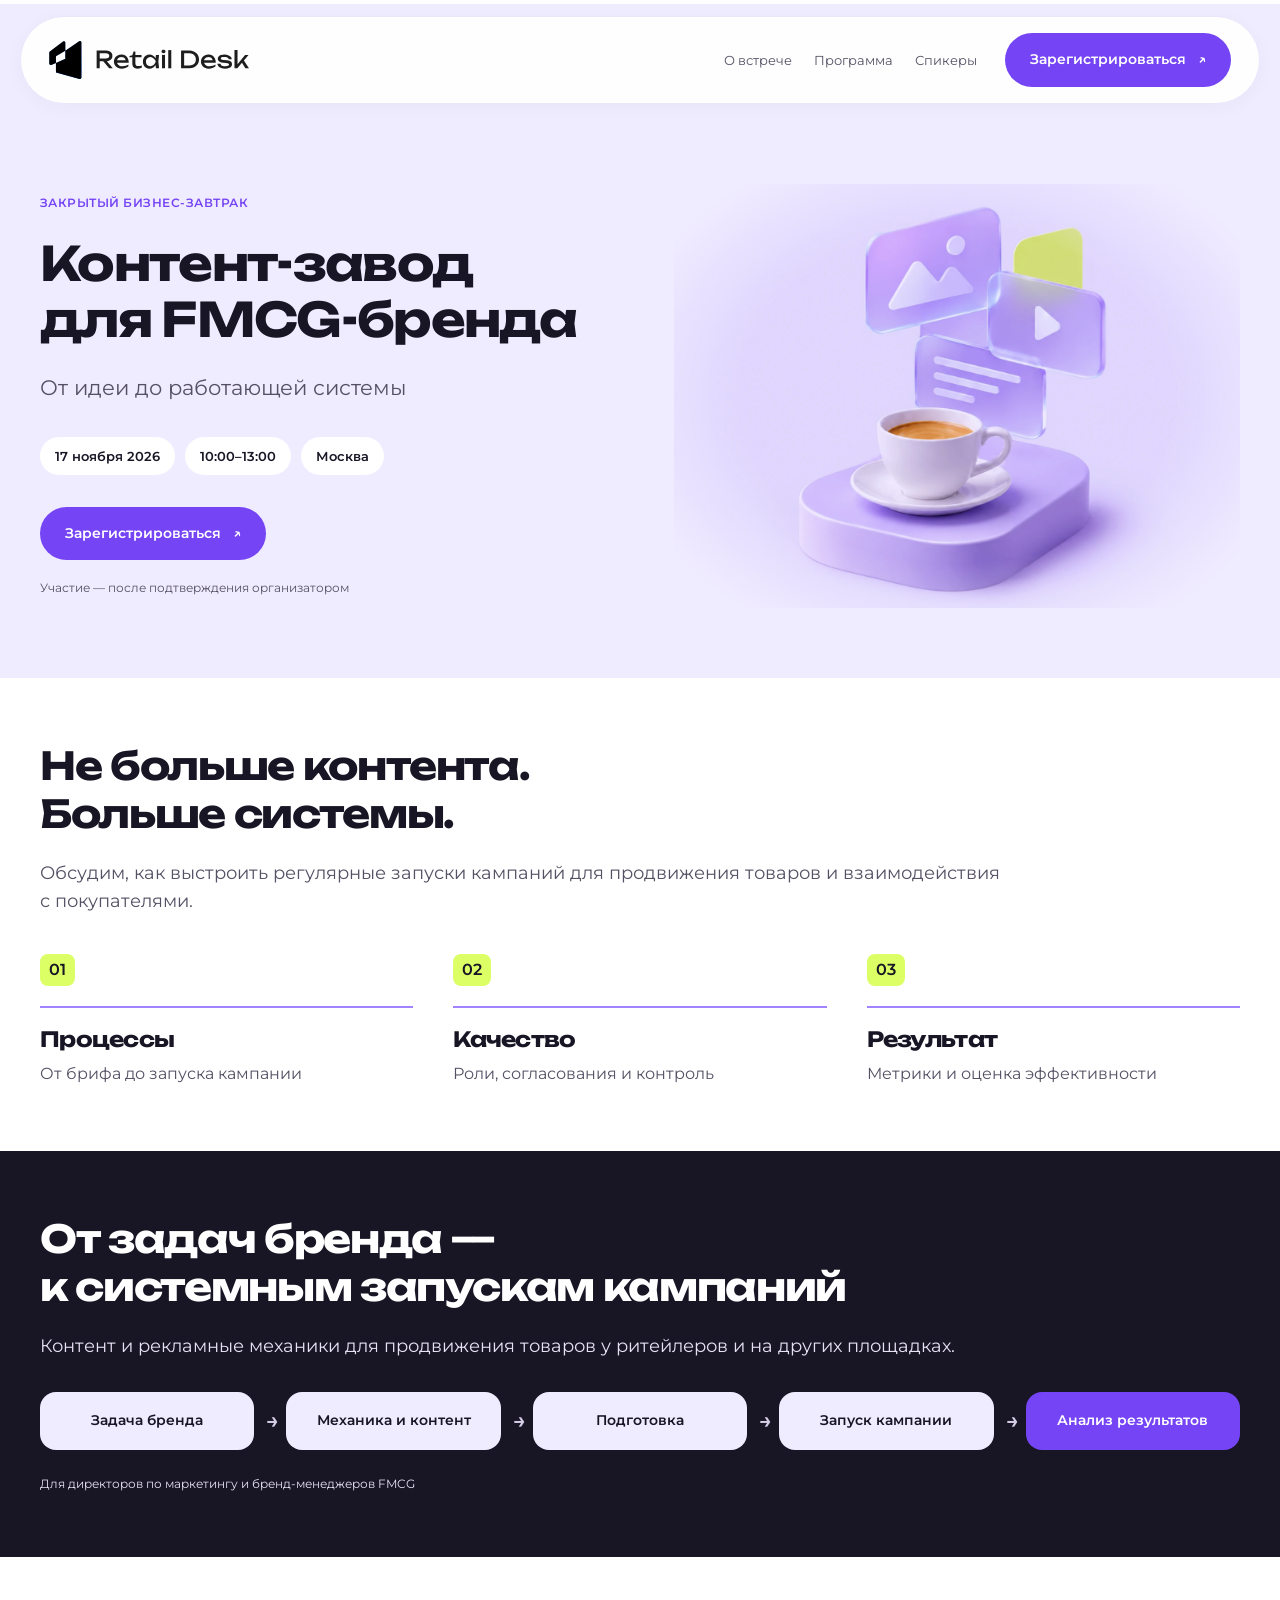
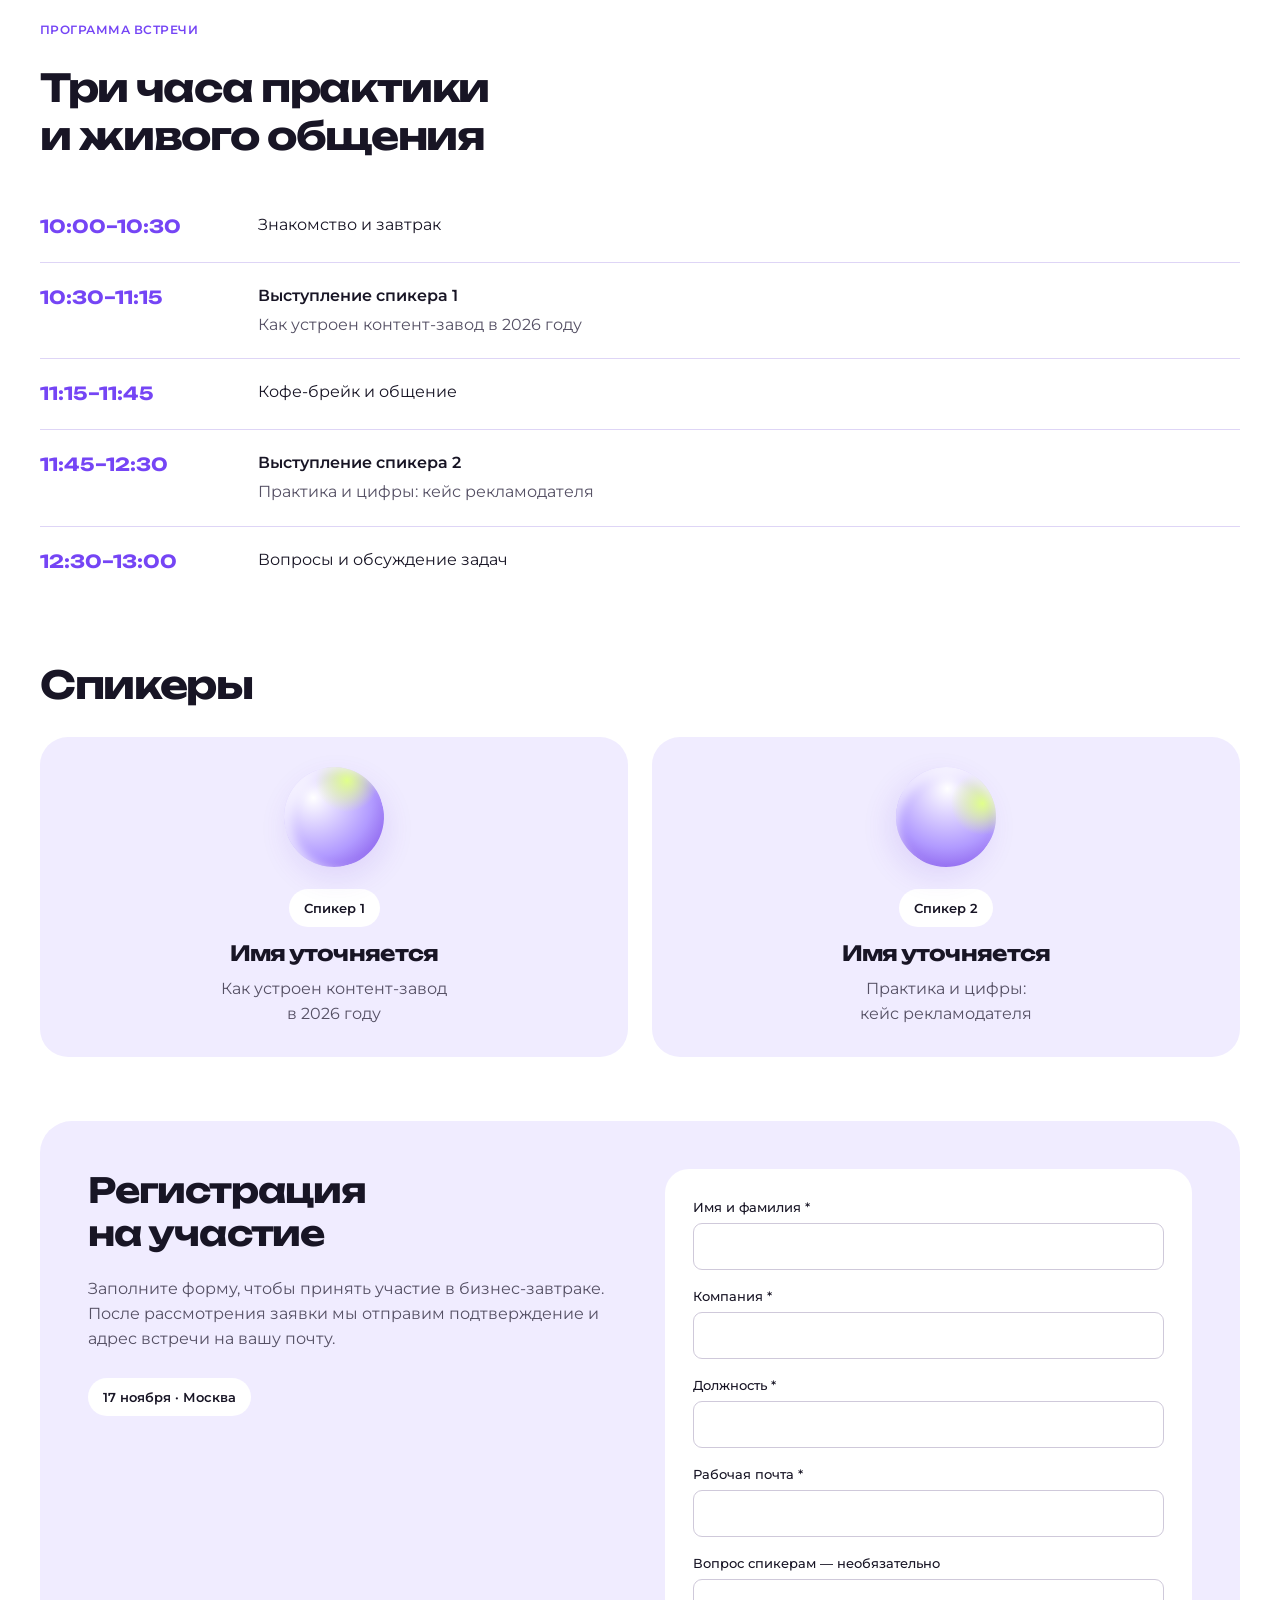
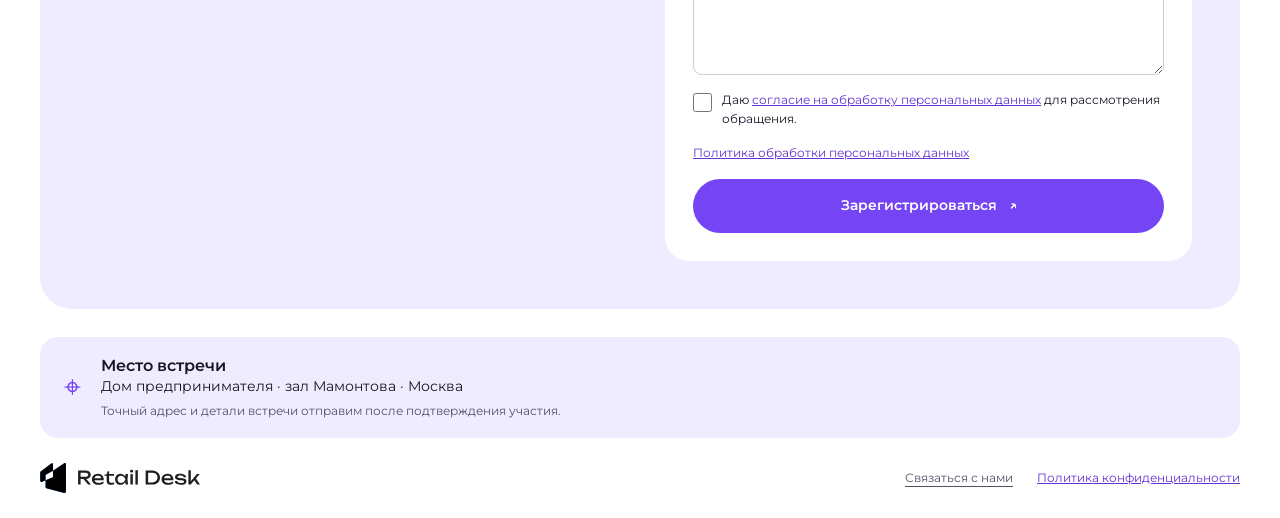
==== business-breakfast/index.html @ 6f1f63f7 "Publish Retail Desk business breakfast landing page in separate section" ====
<!doctype html><html lang="ru"><head><meta charset="utf-8"><meta name="viewport" content="width=device-width,initial-scale=1"><meta name="robots" content="noindex,nofollow"><title>Бизнес-завтрак 17 ноября — Retail Desk</title><meta name="description" content="Контент-завод для FMCG-бренда: бизнес-завтрак Retail Desk 17 ноября 2026, Москва."><link rel="icon" href="favicon.svg"><link rel="stylesheet" href="assets/fonts.css"><link rel="stylesheet" href="styles.css"><script src="site-config.js" defer></script><script src="lead-client.js" defer></script><script src="legal.js" defer></script><script src="form-payload.js" defer></script><script src="app.js" defer></script></head><body>
<a class="skip" href="#main">К содержанию</a>
<header><a href="#home" aria-label="Retail Desk — начало страницы"><img class="logo" src="assets/logo.svg" alt="Retail Desk" width="200" height="44"></a><nav aria-label="Основная навигация"><a href="#about">О встрече</a><a href="#programme">Программа</a><a href="#speakers">Спикеры</a></nav><a class="button" href="#registration">Зарегистрироваться <span aria-hidden="true">↗</span></a></header>
<main id="main"><section class="hero" id="home"><div class="wrap hero-grid"><div><p class="eyebrow">Закрытый бизнес-завтрак</p><h1>Контент-завод<br>для FMCG-бренда</h1><p class="lead">От идеи до работающей системы</p><ul class="chips"><li>17 ноября 2026</li><li>10:00–13:00</li><li>Москва</li></ul><a class="button" href="#registration">Зарегистрироваться <span aria-hidden="true">↗</span></a><p class="small">Участие — после подтверждения организатором</p></div><img class="hero-art" src="assets/hero.webp" alt="" width="1200" height="900" fetchpriority="high"></div></section>
<section class="wrap" id="about"><h2>Не больше контента.<br>Больше системы.</h2><p class="intro">Обсудим, как выстроить регулярные запуски кампаний для продвижения товаров и взаимодействия с покупателями.</p><div class="benefits"><article><span class="number">01</span><h3>Процессы</h3><p>От брифа до запуска кампании</p></article><article><span class="number">02</span><h3>Качество</h3><p>Роли, согласования и контроль</p></article><article><span class="number">03</span><h3>Результат</h3><p>Метрики и оценка эффективности</p></article></div></section>
<section class="dark"><div class="wrap"><h2>От задач бренда —<br>к системным запускам кампаний</h2><p class="intro">Контент и рекламные механики для продвижения товаров у ритейлеров и на других площадках.</p><ol class="flow"><li>Задача бренда</li><li>Механика и контент</li><li>Подготовка</li><li>Запуск кампании</li><li>Анализ результатов</li></ol><p class="small">Для директоров по маркетингу и бренд-менеджеров FMCG</p></div></section>
<section class="wrap" id="programme"><p class="eyebrow">Программа встречи</p><h2>Три часа практики<br>и живого общения</h2><ol class="schedule"><li><time>10:00–10:30</time><div>Знакомство и завтрак</div></li><li><time>10:30–11:15</time><div><strong>Выступление спикера 1</strong><p>Как устроен контент-завод в 2026 году</p></div></li><li><time>11:15–11:45</time><div>Кофе-брейк и общение</div></li><li><time>11:45–12:30</time><div><strong>Выступление спикера 2</strong><p>Практика и цифры: кейс рекламодателя</p></div></li><li><time>12:30–13:00</time><div>Вопросы и обсуждение задач</div></li></ol></section>
<section class="wrap speakers" id="speakers"><h2>Спикеры</h2><div class="speaker-grid"><article><div class="orb" aria-hidden="true"></div><span class="badge">Спикер 1</span><h3>Имя уточняется</h3><p>Как устроен контент-завод<br>в 2026 году</p></article><article><div class="orb second" aria-hidden="true"></div><span class="badge">Спикер 2</span><h3>Имя уточняется</h3><p>Практика и цифры:<br>кейс рекламодателя</p></article></div></section>
<section class="wrap" id="registration"><div class="registration"><div><h2>Регистрация<br>на участие</h2><p class="intro">Заполните форму, чтобы принять участие в бизнес-завтраке. После рассмотрения заявки мы отправим подтверждение и адрес встречи на вашу почту.</p><p class="badge">17 ноября · Москва</p></div><form id="registration-form"><label>Имя и фамилия <span aria-hidden="true">*</span><input name="name" autocomplete="name" maxlength="100" required></label><label>Компания <span aria-hidden="true">*</span><input name="company" autocomplete="organization" maxlength="200" required></label><label>Должность <span aria-hidden="true">*</span><input name="position" autocomplete="organization-title" maxlength="200" required></label><label>Рабочая почта <span aria-hidden="true">*</span><input name="email" type="email" autocomplete="email" maxlength="254" required></label><label>Вопрос спикерам — необязательно<textarea name="message" maxlength="2000" rows="3"></textarea></label><div class="trap" aria-hidden="true"><label>Сайт компании<input name="website" tabindex="-1" autocomplete="off"></label></div><label class="consent"><input type="checkbox" name="consent" required><span>Даю <button type="button" class="text-link" data-document="consent">согласие на обработку персональных данных</button> для рассмотрения обращения.</span></label><button type="button" class="text-link" data-document="policy">Политика обработки персональных данных</button><button class="button" type="submit">Зарегистрироваться <span aria-hidden="true">↗</span></button><p id="form-status" role="status" aria-live="polite"></p></form></div></section>
<aside class="wrap venue" aria-label="Место встречи"><span class="pin" aria-hidden="true">⌖</span><div><h3>Место встречи</h3><p>Дом предпринимателя · зал Мамонтова · Москва</p><p class="small">Точный адрес и детали встречи отправим после подтверждения участия.</p></div></aside></main>
<footer class="wrap"><img class="logo" src="assets/logo.svg" alt="Retail Desk" width="170" height="38"><a href="mailto:a.ivanov@retaildesk.tech">Связаться с нами</a><button class="text-link" data-document="policy">Политика конфиденциальности</button></footer>
<dialog id="legal-dialog" aria-labelledby="legal-title"><button class="close" type="button" aria-label="Закрыть документ">Закрыть ×</button><h2 id="legal-title"></h2><div id="legal-content"></div></dialog><noscript><p class="wrap">Для отправки формы включите JavaScript или напишите на a.ivanov@retaildesk.tech.</p></noscript></body></html>
---- business-breakfast/assets/fonts.css ----
@font-face {
  font-family: 'Montserrat';
  font-style: normal;
  font-weight: 400;
  font-display: swap;
  src: url(font-0.woff2) format('truetype');
}
@font-face {
  font-family: 'Montserrat';
  font-style: normal;
  font-weight: 500;
  font-display: swap;
  src: url(font-1.woff2) format('truetype');
}
@font-face {
  font-family: 'Montserrat';
  font-style: normal;
  font-weight: 600;
  font-display: swap;
  src: url(font-2.woff2) format('truetype');
}
@font-face {
  font-family: 'Montserrat';
  font-style: normal;
  font-weight: 700;
  font-display: swap;
  src: url(font-3.woff2) format('truetype');
}
@font-face {
  font-family: 'Unbounded';
  font-style: normal;
  font-weight: 500;
  font-display: swap;
  src: url(font-4.woff2) format('truetype');
}
@font-face {
  font-family: 'Unbounded';
  font-style: normal;
  font-weight: 700;
  font-display: swap;
  src: url(font-5.woff2) format('truetype');
}
---- business-breakfast/styles.css ----
:root{--purple:#7545f5;--pale:#f0ecff;--ink:#181525;--muted:#555064;--line:#ded5f6;--lime:#dcff65}*{box-sizing:border-box}html{scroll-behavior:smooth;scroll-padding-top:118px}body{margin:0;color:var(--ink);background:white;font:400 16px/1.55 Montserrat,Arial,sans-serif}h1,h2,h3,p{margin:0}h1,h2,h3{font-family:Unbounded,Arial,sans-serif;letter-spacing:-.035em}h1{font-size:clamp(32px,3.7vw,54px);line-height:1.18;font-weight:700}h2{font-size:clamp(26px,3vw,40px);line-height:1.25;font-weight:700}h3{font-size:21px;line-height:1.35;font-weight:600}a{color:inherit;text-underline-offset:4px}button,input,textarea{font:inherit}button,a,input,textarea{touch-action:manipulation}button{cursor:pointer}button:disabled{cursor:wait;opacity:.7}:focus-visible{outline:3px solid var(--purple);outline-offset:4px}.wrap{width:min(1200px,calc(100% - 64px));margin-inline:auto}section{padding-block:64px}header{position:sticky;top:16px;z-index:10;width:min(1320px,calc(100% - 40px));margin:16px auto -100px;background:#fffffff2;border:1px solid #ece5fa;border-radius:60px;min-height:84px;padding:16px 28px;display:flex;align-items:center;gap:28px;box-shadow:0 4px 20px #20104008;backdrop-filter:blur(14px)}.logo{display:block;object-fit:contain;width:200px;height:auto}nav{display:flex;gap:22px;margin-left:auto}nav a{font-size:13px;text-decoration:none;color:var(--muted)}.button{display:inline-flex;justify-content:center;align-items:center;gap:12px;background:var(--purple);color:white;border:0;border-radius:40px;padding:17px 25px;font-size:14px;font-weight:600;line-height:1.4;text-decoration:none;min-height:52px;transition:background .2s}.button:hover{background:#6134d7}.hero{background:var(--pale);padding-top:180px;padding-bottom:70px}.hero-grid{display:grid;grid-template-columns:1.1fr 1fr;align-items:center;gap:12px}.hero-grid>div{position:relative;z-index:1}.hero-art{width:100%;height:auto;mix-blend-mode:multiply;object-fit:contain}.eyebrow{text-transform:uppercase;font-size:12px;font-weight:600;letter-spacing:.04em;color:var(--purple);margin-bottom:24px}.lead{font-size:21px;margin-top:24px;color:var(--muted)}.intro{font-size:18px;color:var(--muted);margin-top:22px;max-width:960px}.chips{display:flex;flex-wrap:wrap;gap:10px;list-style:none;padding:0;margin:32px 0}.chips li,.badge{background:white;border-radius:30px;padding:9px 15px;font-size:13px;font-weight:600;display:inline-block}.small{font-size:12px;line-height:1.6;color:var(--muted)}.hero .small{margin-top:18px}.benefits{display:grid;grid-template-columns:repeat(3,1fr);gap:40px;margin-top:38px}.number{display:inline-block;background:var(--lime);padding:4px 9px;border-radius:8px;font-weight:600;margin-bottom:20px}.benefits h3{border-top:2px solid #a183ff;padding-top:17px;margin-bottom:8px}.benefits p{color:var(--muted)}.dark{background:var(--ink);color:white}.dark .intro,.dark .small{color:#e7e1f4}.flow{list-style:none;display:grid;grid-template-columns:repeat(5,minmax(0,1fr));gap:32px;margin:32px 0 24px;padding:0}.flow li{position:relative;display:grid;place-items:center;text-align:center;background:var(--pale);color:var(--ink);border-radius:16px;padding:18px 12px;font-size:14px;font-weight:600}.flow li:last-child{background:var(--purple);color:white}.flow li:not(:last-child):after{content:'→';position:absolute;right:-25px;color:#d4cde5;font-size:22px}.schedule{padding:0;margin:32px 0 0;list-style:none}.schedule li{display:grid;grid-template-columns:190px 1fr;gap:28px;padding:21px 0;border-bottom:1px solid var(--line)}.schedule li:last-child{border:0}.schedule time{font-family:Unbounded,Arial,sans-serif;font-size:18px;font-weight:600;color:var(--purple)}.schedule strong{font-weight:600}.schedule p{color:var(--muted);margin-top:4px}.speakers{padding-top:0}.speaker-grid{display:grid;grid-template-columns:1fr 1fr;gap:24px;margin-top:28px}.speaker-grid article{background:var(--pale);border-radius:28px;padding:30px;text-align:center}.speaker-grid h3{margin:12px 0 10px}.speaker-grid p{color:var(--muted)}.orb{height:100px;width:100px;border-radius:50%;margin:0 auto 22px;background:radial-gradient(circle at 72% 18%,#e0ff8b 0,transparent 29%),radial-gradient(circle at 35% 26%,white,#b19aff 60%,#7946e3);box-shadow:inset 7px 5px 10px #ffffff9c,0 12px 28px #7341df20;transform:rotate(-15deg)}.second{transform:rotate(35deg)}#registration{padding-top:0;padding-bottom:28px}.registration{border-radius:32px;background:var(--pale);padding:48px;display:grid;grid-template-columns:1fr 1fr;gap:50px}.registration .intro{font-size:16px;margin-bottom:26px}.registration h2{font-size:clamp(26px,2.7vw,36px)}form{background:white;border-radius:24px;padding:28px;display:grid;gap:16px}form>label{display:block;font-size:13px;font-weight:500}input:not([type=checkbox]),textarea{display:block;width:100%;border:1px solid #cfc9da;border-radius:9px;padding:10px 12px;margin-top:6px;background:#fff;color:var(--ink);font-size:16px;min-height:45px}textarea{resize:vertical}label.consent{display:flex;align-items:flex-start;gap:10px;font-size:12px;font-weight:400}.consent input{flex:0 0 19px;width:19px;height:19px;margin:2px 0;accent-color:var(--purple)}.text-link{color:#6334d0;background:none;border:0;text-decoration:underline;padding:0;font-size:inherit;text-align:left;line-height:inherit}form>.text-link{font-size:12px}#form-status:empty{display:none}#form-status{font-size:14px;border-radius:10px;background:var(--pale);padding:14px}.trap{position:absolute;left:-10000px;width:1px;height:1px;overflow:hidden}.venue{border-radius:18px;padding:18px 24px;background:var(--pale);display:flex;align-items:center;gap:20px}.venue h3{font-family:Montserrat,Arial,sans-serif;font-size:16px;font-weight:600;letter-spacing:0}.venue p{font-size:14px}.venue .small{font-size:12px;margin-top:3px}.pin{font-size:30px;color:var(--purple)}footer{display:flex;gap:24px;align-items:center;padding-block:25px;font-size:12px;color:var(--muted)}footer .logo{width:160px;margin-right:auto}dialog{border:0;border-radius:24px;padding:32px;width:760px;max-width:calc(100% - 32px);max-height:85dvh;color:var(--ink)}dialog::backdrop{background:#18152599}dialog h2{font-size:24px;margin:18px 0;overflow-wrap:anywhere}dialog p{margin-bottom:16px}dialog .close{border:0;border-radius:20px;background:var(--pale);padding:10px 18px;min-height:44px}body:has(dialog[open]){overflow:hidden}.skip{position:fixed;left:16px;top:-100px;z-index:100;background:white;padding:12px}.skip:focus{top:8px}
@media(max-width:1000px){header{gap:20px;padding-inline:20px}header .logo{width:160px}nav{gap:12px}nav a{font-size:12px}header .button{font-size:12px;padding-inline:16px}.registration{gap:28px;padding:28px}.flow{gap:24px}.flow li:not(:last-child):after{right:-21px}.flow li{font-size:12px}.schedule time{font-size:16px}}
@media(max-width:760px){.wrap{width:calc(100% - 36px)}header{top:8px;width:calc(100% - 20px);margin-top:8px;margin-bottom:-80px;min-height:64px;padding:10px 14px;gap:10px;justify-content:space-between}header .logo{width:140px}nav{display:none}header .button{padding:12px;font-size:11px;min-height:44px}header .button span{display:none}section{padding-block:42px}.hero{padding-top:120px;padding-bottom:28px}.hero-grid{grid-template-columns:1fr}.hero-art{max-width:430px;justify-self:center;margin-top:12px}h1{font-size:clamp(27px,6.3vw,42px)}h2{font-size:26px}.eyebrow{margin-bottom:18px}.lead{font-size:18px}.intro{font-size:16px}.chips{margin:24px 0}.chips li{font-size:11px;padding:8px 10px}.benefits{grid-template-columns:1fr;gap:25px}.number{margin-bottom:12px}.benefits h3{font-size:20px}.flow{grid-template-columns:1fr;gap:24px}.flow li{font-size:14px;padding:14px}.flow li:not(:last-child):after{content:'↓';right:auto;bottom:-26px}.schedule li{grid-template-columns:105px 1fr;gap:12px;padding:18px 0;font-size:14px}.schedule time{font-size:12px;letter-spacing:-.04em}.schedule p{font-size:13px}.speaker-grid{gap:16px;grid-template-columns:1fr}.speaker-grid h3{font-size:20px}.registration{grid-template-columns:1fr;padding:24px 18px;gap:24px}.registration h2{font-size:28px}form{padding:20px 16px}.venue{padding:16px;gap:12px}.venue p{font-size:12px}.venue .small{font-size:11px}.pin{font-size:24px}footer{flex-wrap:wrap;gap:16px}footer .logo{width:145px;flex-basis:145px}dialog{padding:22px}dialog h2{font-size:20px}}
.hero-art{mask-image:radial-gradient(ellipse 62% 64% at 50% 50%,#000 62%,transparent 100%)}
@media(max-width:380px){header .logo{width:108px}header .button{font-size:10px;padding-inline:10px}.registration h2{font-size:25px}}
@media(prefers-reduced-motion:reduce){html{scroll-behavior:auto}*{transition:none!important}}
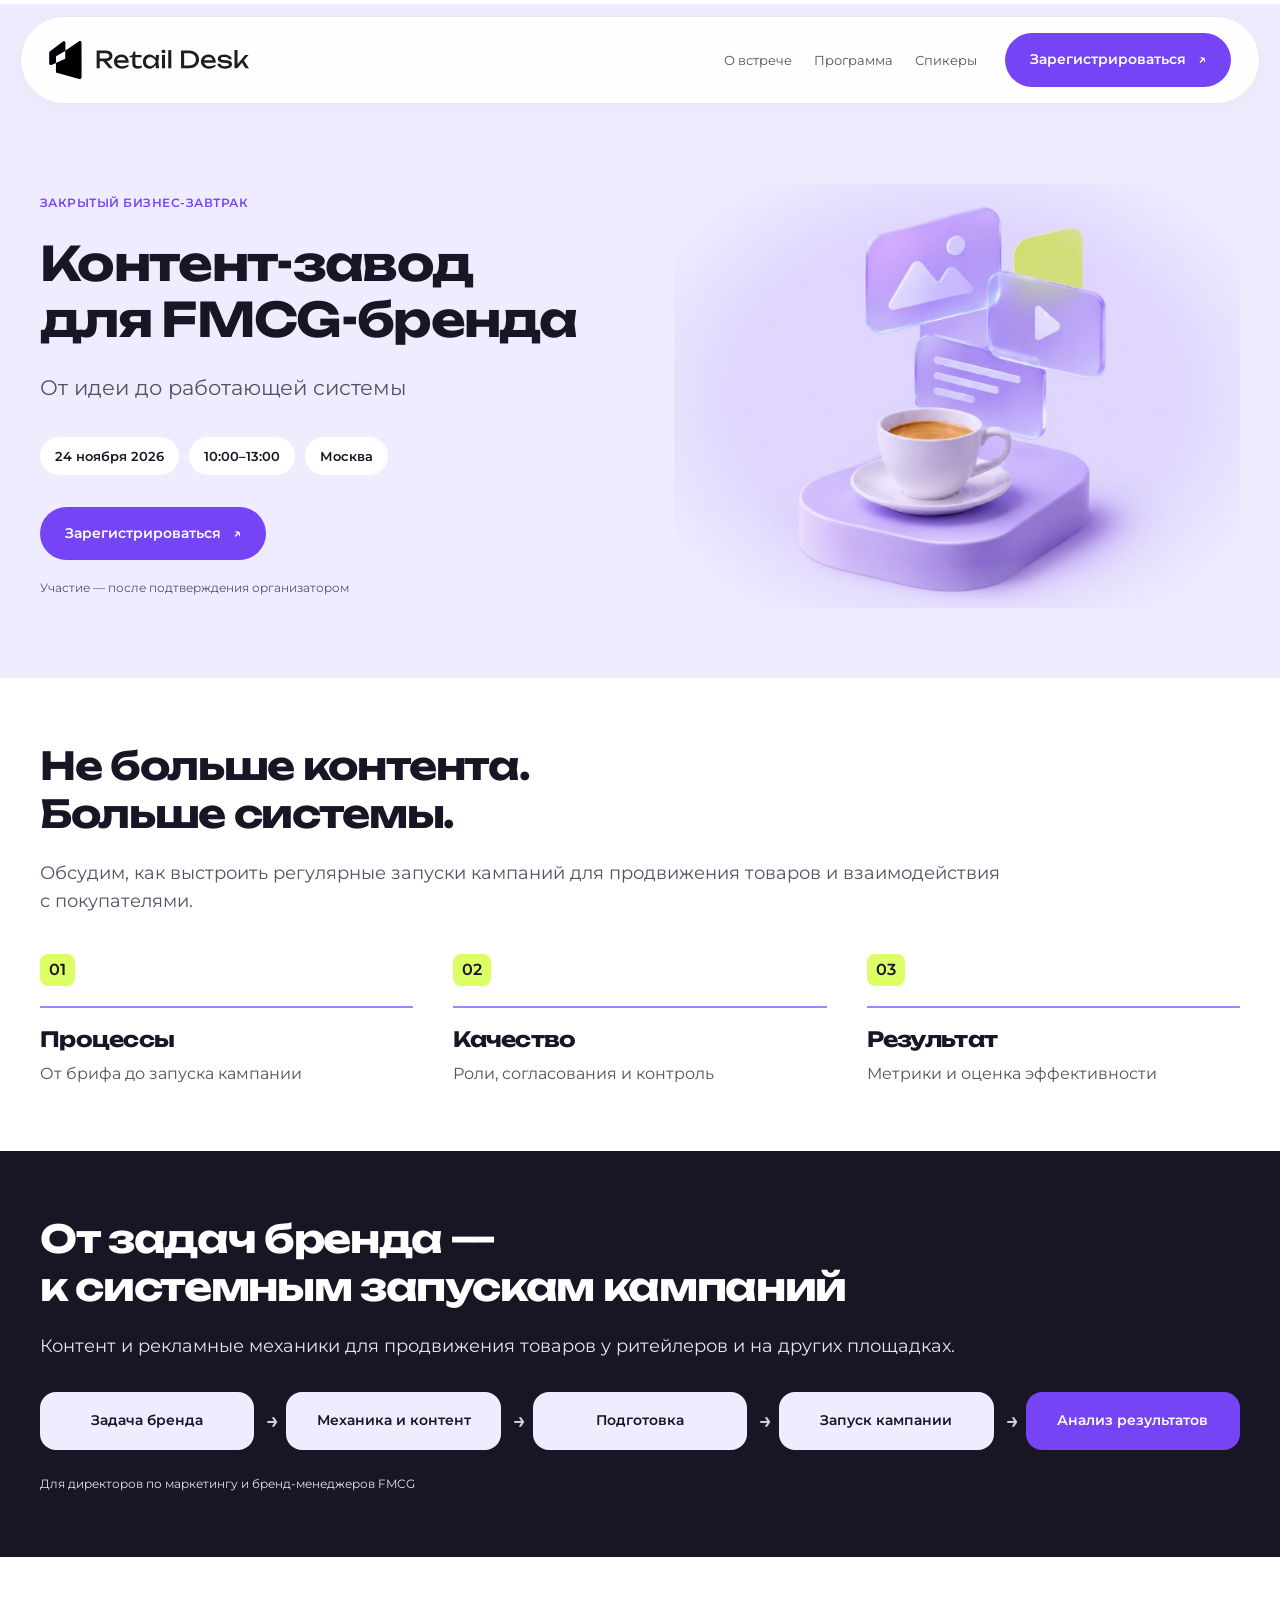
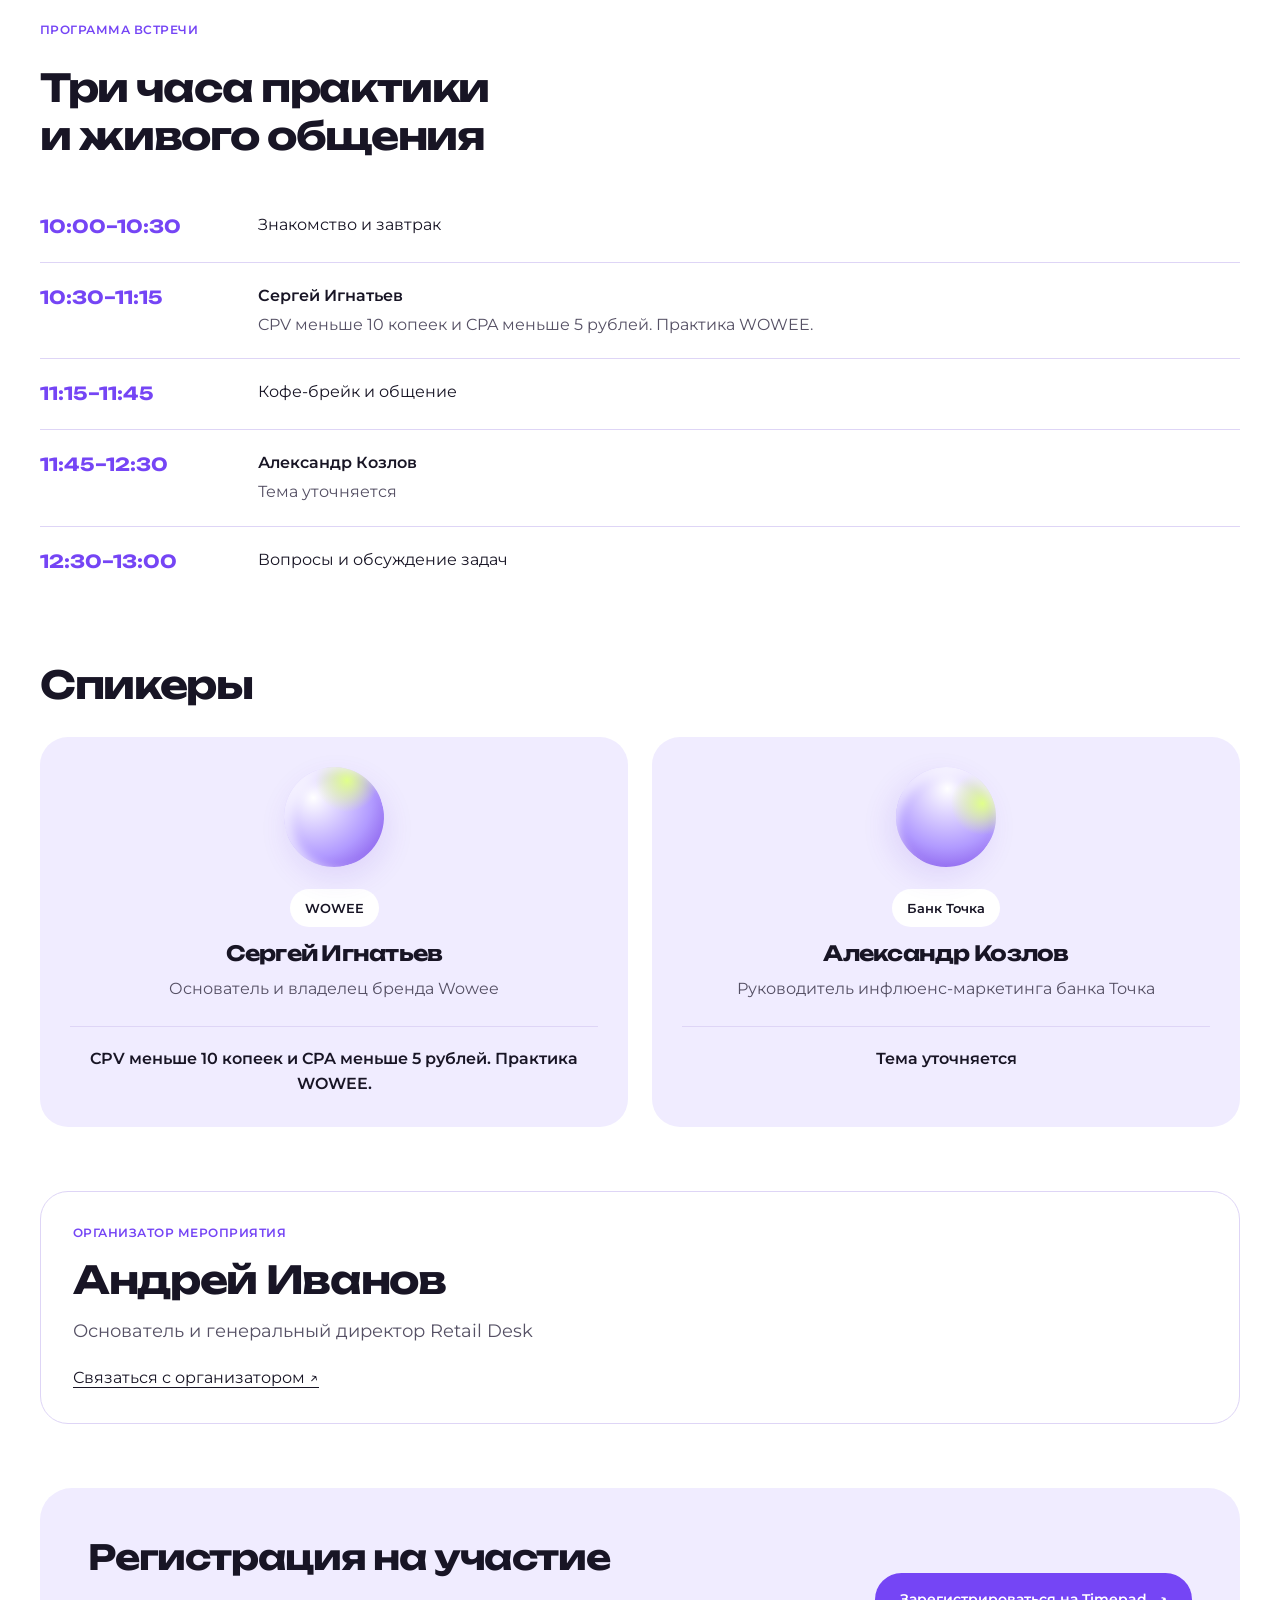
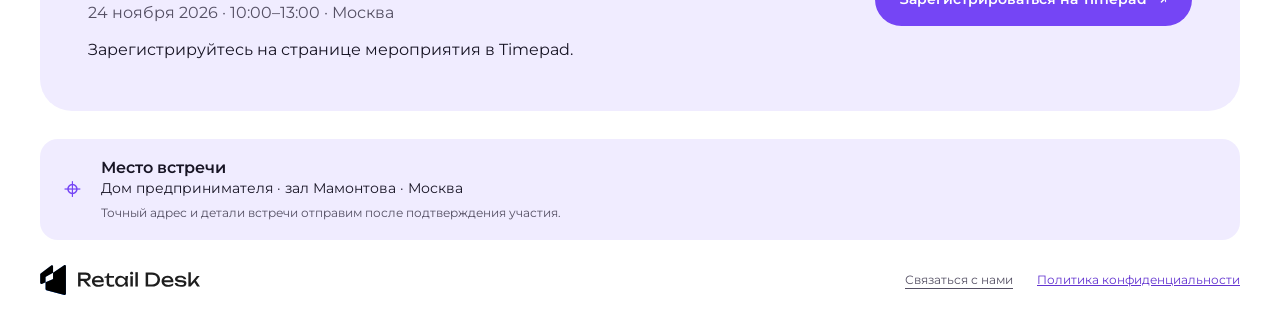
==== commit 986350fb: "Update breakfast to November 24, add speakers and organizer, use Timepad registration" ====
--- a/business-breakfast/index.html
+++ b/business-breakfast/index.html
@@ -1,13 +1,26 @@
-<!doctype html><html lang="ru"><head><meta charset="utf-8"><meta name="viewport" content="width=device-width,initial-scale=1"><meta name="robots" content="noindex,nofollow"><title>Бизнес-завтрак 17 ноября — Retail Desk</title><meta name="description" content="Контент-завод для FMCG-бренда: бизнес-завтрак Retail Desk 17 ноября 2026, Москва."><link rel="icon" href="favicon.svg"><link rel="stylesheet" href="assets/fonts.css"><link rel="stylesheet" href="styles.css"><script src="site-config.js" defer></script><script src="lead-client.js" defer></script><script src="legal.js" defer></script><script src="form-payload.js" defer></script><script src="app.js" defer></script></head><body>
+<!doctype html><html lang="ru"><head><meta charset="utf-8"><meta name="viewport" content="width=device-width,initial-scale=1"><meta name="robots" content="noindex,nofollow"><link rel="canonical" href="https://breakfast.retaildesk.tech/"><title>Бизнес-завтрак 24 ноября — Retail Desk</title><meta name="description" content="Контент-завод для FMCG-бренда: бизнес-завтрак Retail Desk 24 ноября 2026, Москва."><link rel="icon" href="favicon.svg"><link rel="stylesheet" href="assets/fonts.css"><link rel="stylesheet" href="styles.css"><script src="legal.js" defer></script><script src="app.js" defer></script><!-- Yandex.Metrika counter -->
+<script type="text/javascript">
+    (function(m,e,t,r,i,k,a){
+        m[i]=m[i]||function(){(m[i].a=m[i].a||[]).push(arguments)};
+        m[i].l=1*new Date();
+        for (var j = 0; j < document.scripts.length; j++) {if (document.scripts[j].src === r) { return; }}
+        k=e.createElement(t),a=e.getElementsByTagName(t)[0],k.async=1,k.src=r,a.parentNode.insertBefore(k,a)
+    })(window, document,'script','https://mc.yandex.ru/metrika/tag.js?id=114008710', 'ym');
+
+    ym(114008710, 'init', {ssr:true, webvisor:true, clickmap:true, ecommerce:"dataLayer", referrer: document.referrer, url: location.href, accurateTrackBounce:true, trackLinks:true});
+</script>
+<noscript><div><img src="https://mc.yandex.ru/watch/114008710" style="position:absolute; left:-9999px;" alt="" /></div></noscript>
+<!-- /Yandex.Metrika counter -->
+</head><body>
 <a class="skip" href="#main">К содержанию</a>
-<header><a href="#home" aria-label="Retail Desk — начало страницы"><img class="logo" src="assets/logo.svg" alt="Retail Desk" width="200" height="44"></a><nav aria-label="Основная навигация"><a href="#about">О встрече</a><a href="#programme">Программа</a><a href="#speakers">Спикеры</a></nav><a class="button" href="#registration">Зарегистрироваться <span aria-hidden="true">↗</span></a></header>
-<main id="main"><section class="hero" id="home"><div class="wrap hero-grid"><div><p class="eyebrow">Закрытый бизнес-завтрак</p><h1>Контент-завод<br>для FMCG-бренда</h1><p class="lead">От идеи до работающей системы</p><ul class="chips"><li>17 ноября 2026</li><li>10:00–13:00</li><li>Москва</li></ul><a class="button" href="#registration">Зарегистрироваться <span aria-hidden="true">↗</span></a><p class="small">Участие — после подтверждения организатором</p></div><img class="hero-art" src="assets/hero.webp" alt="" width="1200" height="900" fetchpriority="high"></div></section>
+<header><a href="#home" aria-label="Retail Desk — начало страницы"><img class="logo" src="assets/logo.svg" alt="Retail Desk" width="200" height="44"></a><nav aria-label="Основная навигация"><a href="#about">О встрече</a><a href="#programme">Программа</a><a href="#speakers">Спикеры</a></nav><a class="button" href="https://breakfast-retaildesk.timepad.ru/event/4314410/#register">Зарегистрироваться <span aria-hidden="true">↗</span></a></header>
+<main id="main"><section class="hero" id="home"><div class="wrap hero-grid"><div><p class="eyebrow">Закрытый бизнес-завтрак</p><h1>Контент-завод<br>для FMCG-бренда</h1><p class="lead">От идеи до работающей системы</p><ul class="chips"><li>24 ноября 2026</li><li>10:00–13:00</li><li>Москва</li></ul><a class="button" href="https://breakfast-retaildesk.timepad.ru/event/4314410/#register">Зарегистрироваться <span aria-hidden="true">↗</span></a><p class="small">Участие — после подтверждения организатором</p></div><img class="hero-art" src="assets/hero.webp" alt="" width="1200" height="900" fetchpriority="high"></div></section>
 <section class="wrap" id="about"><h2>Не больше контента.<br>Больше системы.</h2><p class="intro">Обсудим, как выстроить регулярные запуски кампаний для продвижения товаров и взаимодействия с покупателями.</p><div class="benefits"><article><span class="number">01</span><h3>Процессы</h3><p>От брифа до запуска кампании</p></article><article><span class="number">02</span><h3>Качество</h3><p>Роли, согласования и контроль</p></article><article><span class="number">03</span><h3>Результат</h3><p>Метрики и оценка эффективности</p></article></div></section>
 <section class="dark"><div class="wrap"><h2>От задач бренда —<br>к системным запускам кампаний</h2><p class="intro">Контент и рекламные механики для продвижения товаров у ритейлеров и на других площадках.</p><ol class="flow"><li>Задача бренда</li><li>Механика и контент</li><li>Подготовка</li><li>Запуск кампании</li><li>Анализ результатов</li></ol><p class="small">Для директоров по маркетингу и бренд-менеджеров FMCG</p></div></section>
-<section class="wrap" id="programme"><p class="eyebrow">Программа встречи</p><h2>Три часа практики<br>и живого общения</h2><ol class="schedule"><li><time>10:00–10:30</time><div>Знакомство и завтрак</div></li><li><time>10:30–11:15</time><div><strong>Выступление спикера 1</strong><p>Как устроен контент-завод в 2026 году</p></div></li><li><time>11:15–11:45</time><div>Кофе-брейк и общение</div></li><li><time>11:45–12:30</time><div><strong>Выступление спикера 2</strong><p>Практика и цифры: кейс рекламодателя</p></div></li><li><time>12:30–13:00</time><div>Вопросы и обсуждение задач</div></li></ol></section>
-<section class="wrap speakers" id="speakers"><h2>Спикеры</h2><div class="speaker-grid"><article><div class="orb" aria-hidden="true"></div><span class="badge">Спикер 1</span><h3>Имя уточняется</h3><p>Как устроен контент-завод<br>в 2026 году</p></article><article><div class="orb second" aria-hidden="true"></div><span class="badge">Спикер 2</span><h3>Имя уточняется</h3><p>Практика и цифры:<br>кейс рекламодателя</p></article></div></section>
-<section class="wrap" id="registration"><div class="registration"><div><h2>Регистрация<br>на участие</h2><p class="intro">Заполните форму, чтобы принять участие в бизнес-завтраке. После рассмотрения заявки мы отправим подтверждение и адрес встречи на вашу почту.</p><p class="badge">17 ноября · Москва</p></div><form id="registration-form"><label>Имя и фамилия <span aria-hidden="true">*</span><input name="name" autocomplete="name" maxlength="100" required></label><label>Компания <span aria-hidden="true">*</span><input name="company" autocomplete="organization" maxlength="200" required></label><label>Должность <span aria-hidden="true">*</span><input name="position" autocomplete="organization-title" maxlength="200" required></label><label>Рабочая почта <span aria-hidden="true">*</span><input name="email" type="email" autocomplete="email" maxlength="254" required></label><label>Вопрос спикерам — необязательно<textarea name="message" maxlength="2000" rows="3"></textarea></label><div class="trap" aria-hidden="true"><label>Сайт компании<input name="website" tabindex="-1" autocomplete="off"></label></div><label class="consent"><input type="checkbox" name="consent" required><span>Даю <button type="button" class="text-link" data-document="consent">согласие на обработку персональных данных</button> для рассмотрения обращения.</span></label><button type="button" class="text-link" data-document="policy">Политика обработки персональных данных</button><button class="button" type="submit">Зарегистрироваться <span aria-hidden="true">↗</span></button><p id="form-status" role="status" aria-live="polite"></p></form></div></section>
+<section class="wrap" id="programme"><p class="eyebrow">Программа встречи</p><h2>Три часа практики<br>и живого общения</h2><ol class="schedule"><li><time>10:00–10:30</time><div>Знакомство и завтрак</div></li><li><time>10:30–11:15</time><div><strong>Сергей Игнатьев</strong><p>CPV меньше 10 копеек и CPA меньше 5 рублей. Практика WOWEE.</p></div></li><li><time>11:15–11:45</time><div>Кофе-брейк и общение</div></li><li><time>11:45–12:30</time><div><strong>Александр Козлов</strong><p>Тема уточняется</p></div></li><li><time>12:30–13:00</time><div>Вопросы и обсуждение задач</div></li></ol></section>
+<section class="wrap speakers" id="speakers"><h2>Спикеры</h2><div class="speaker-grid"><article><div class="orb" aria-hidden="true"></div><span class="badge">WOWEE</span><h3>Сергей Игнатьев</h3><p>Основатель и владелец бренда Wowee</p><p class="speaker-topic">CPV меньше 10 копеек и CPA меньше 5 рублей. Практика WOWEE.</p></article><article><div class="orb second" aria-hidden="true"></div><span class="badge">Банк Точка</span><h3>Александр Козлов</h3><p>Руководитель инфлюенс-маркетинга банка Точка</p><p class="speaker-topic">Тема уточняется</p></article></div></section>
+<section class="wrap organizer" id="organizer"><div class="organizer-card"><p class="eyebrow">Организатор мероприятия</p><h2>Андрей Иванов</h2><p class="intro">Основатель и генеральный директор Retail Desk</p><a href="mailto:info@retaildesk.tech">Связаться с организатором ↗</a></div></section>
+<section class="wrap" id="registration"><div class="registration timepad-registration"><div><h2>Регистрация на участие</h2><p class="intro">24 ноября 2026 · 10:00–13:00 · Москва</p><p>Зарегистрируйтесь на странице мероприятия в Timepad.</p></div><a class="button" href="https://breakfast-retaildesk.timepad.ru/event/4314410/#register">Зарегистрироваться на Timepad <span aria-hidden="true">↗</span></a></div></section>
 <aside class="wrap venue" aria-label="Место встречи"><span class="pin" aria-hidden="true">⌖</span><div><h3>Место встречи</h3><p>Дом предпринимателя · зал Мамонтова · Москва</p><p class="small">Точный адрес и детали встречи отправим после подтверждения участия.</p></div></aside></main>
-<footer class="wrap"><img class="logo" src="assets/logo.svg" alt="Retail Desk" width="170" height="38"><a href="mailto:a.ivanov@retaildesk.tech">Связаться с нами</a><button class="text-link" data-document="policy">Политика конфиденциальности</button></footer>
-<dialog id="legal-dialog" aria-labelledby="legal-title"><button class="close" type="button" aria-label="Закрыть документ">Закрыть ×</button><h2 id="legal-title"></h2><div id="legal-content"></div></dialog><noscript><p class="wrap">Для отправки формы включите JavaScript или напишите на a.ivanov@retaildesk.tech.</p></noscript></body></html>
-
+<footer class="wrap"><img class="logo" src="assets/logo.svg" alt="Retail Desk" width="170" height="38"><a href="mailto:info@retaildesk.tech">Связаться с нами</a><button class="text-link" data-document="policy">Политика конфиденциальности</button></footer>
+<dialog id="legal-dialog" aria-labelledby="legal-title"><button class="close" type="button" aria-label="Закрыть документ">Закрыть ×</button><h2 id="legal-title"></h2><div id="legal-content"></div></dialog></body></html>
--- a/business-breakfast/styles.css
+++ b/business-breakfast/styles.css
@@ -4,3 +4,5 @@
 .hero-art{mask-image:radial-gradient(ellipse 62% 64% at 50% 50%,#000 62%,transparent 100%)}
 @media(max-width:380px){header .logo{width:108px}header .button{font-size:10px;padding-inline:10px}.registration h2{font-size:25px}}
 @media(prefers-reduced-motion:reduce){html{scroll-behavior:auto}*{transition:none!important}}
+
+.speaker-grid .speaker-topic{margin-top:24px;padding-top:20px;border-top:1px solid var(--line);color:var(--ink);font-weight:600}.organizer{padding-top:0}.organizer-card{border:1px solid var(--line);border-radius:28px;padding:32px}.organizer-card .eyebrow{margin-bottom:14px}.organizer-card .intro{margin:14px 0 20px}.timepad-registration{grid-template-columns:minmax(0,1fr) auto;align-items:center;gap:28px}.timepad-registration .intro{margin-bottom:12px}.timepad-registration .button{max-width:100%;text-align:center}@media(max-width:760px){.timepad-registration{grid-template-columns:1fr}.organizer-card{padding:24px}.organizer-card h2{font-size:25px}}
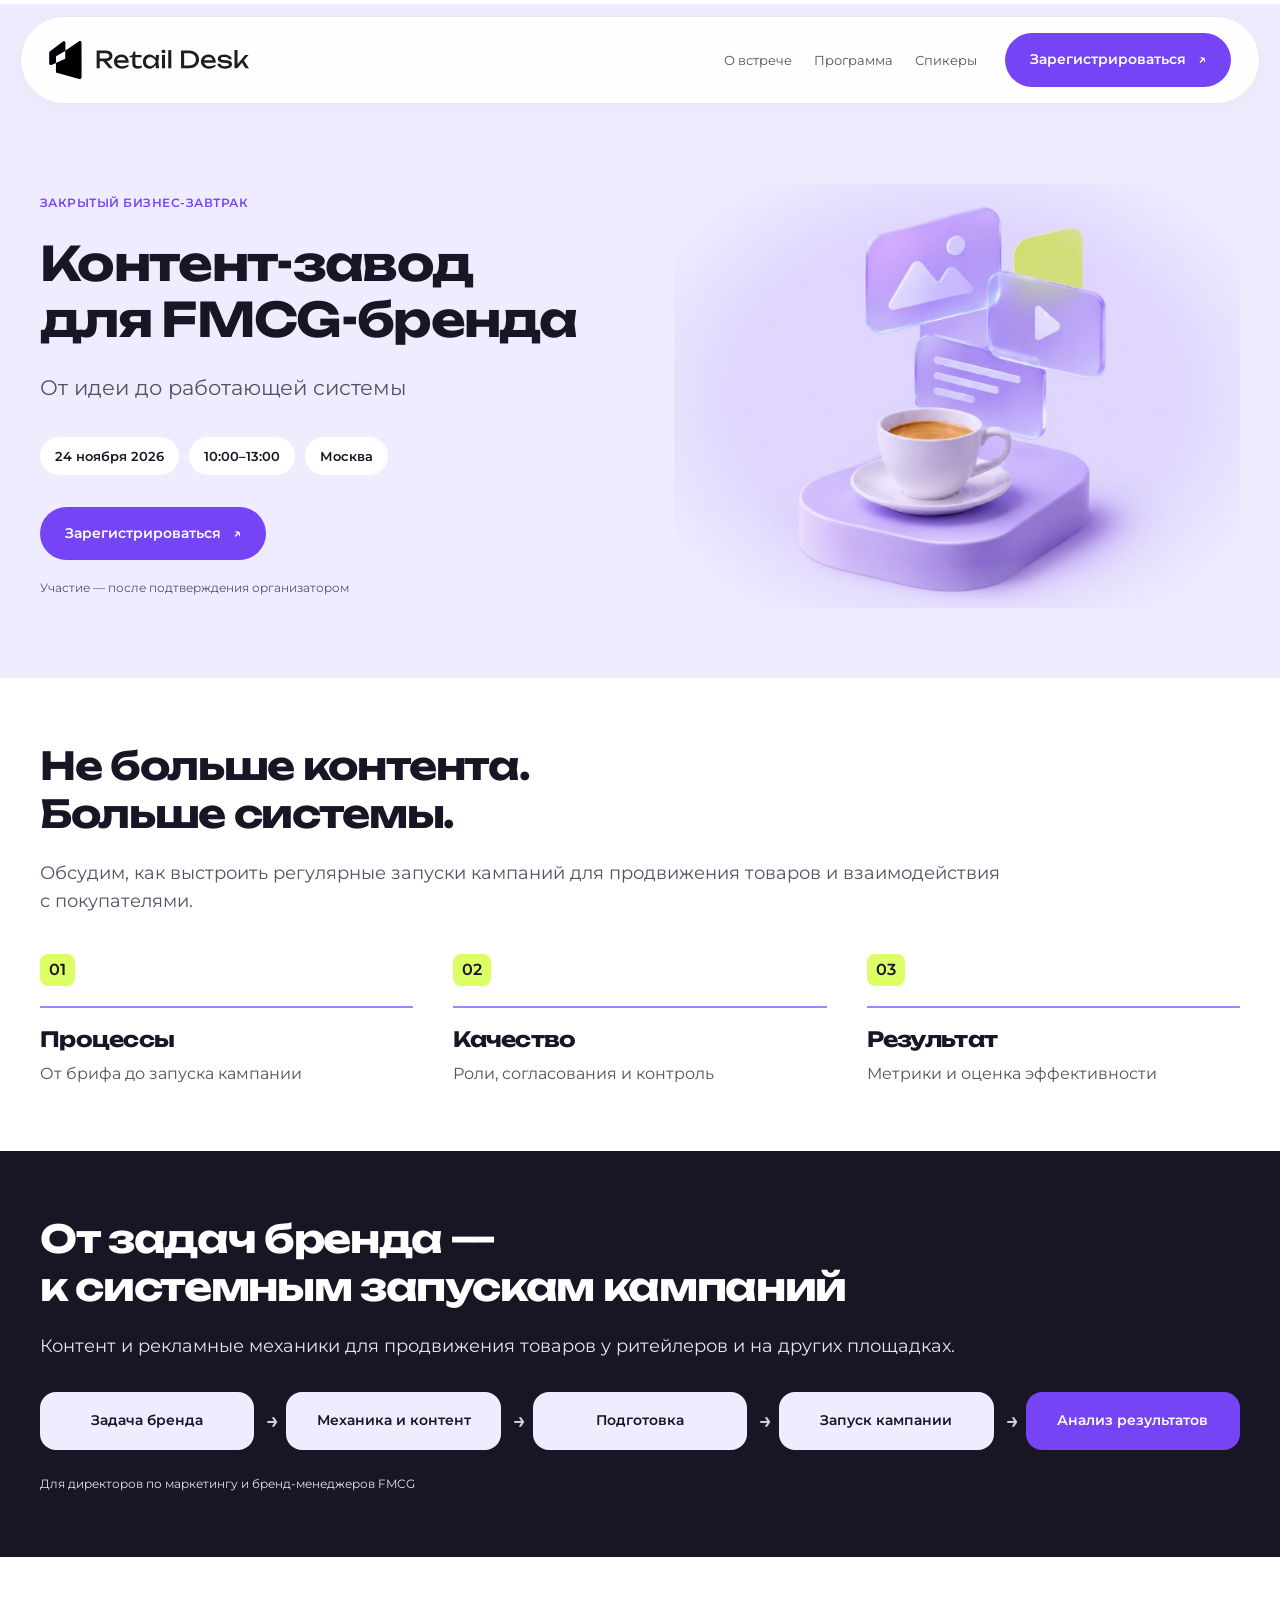
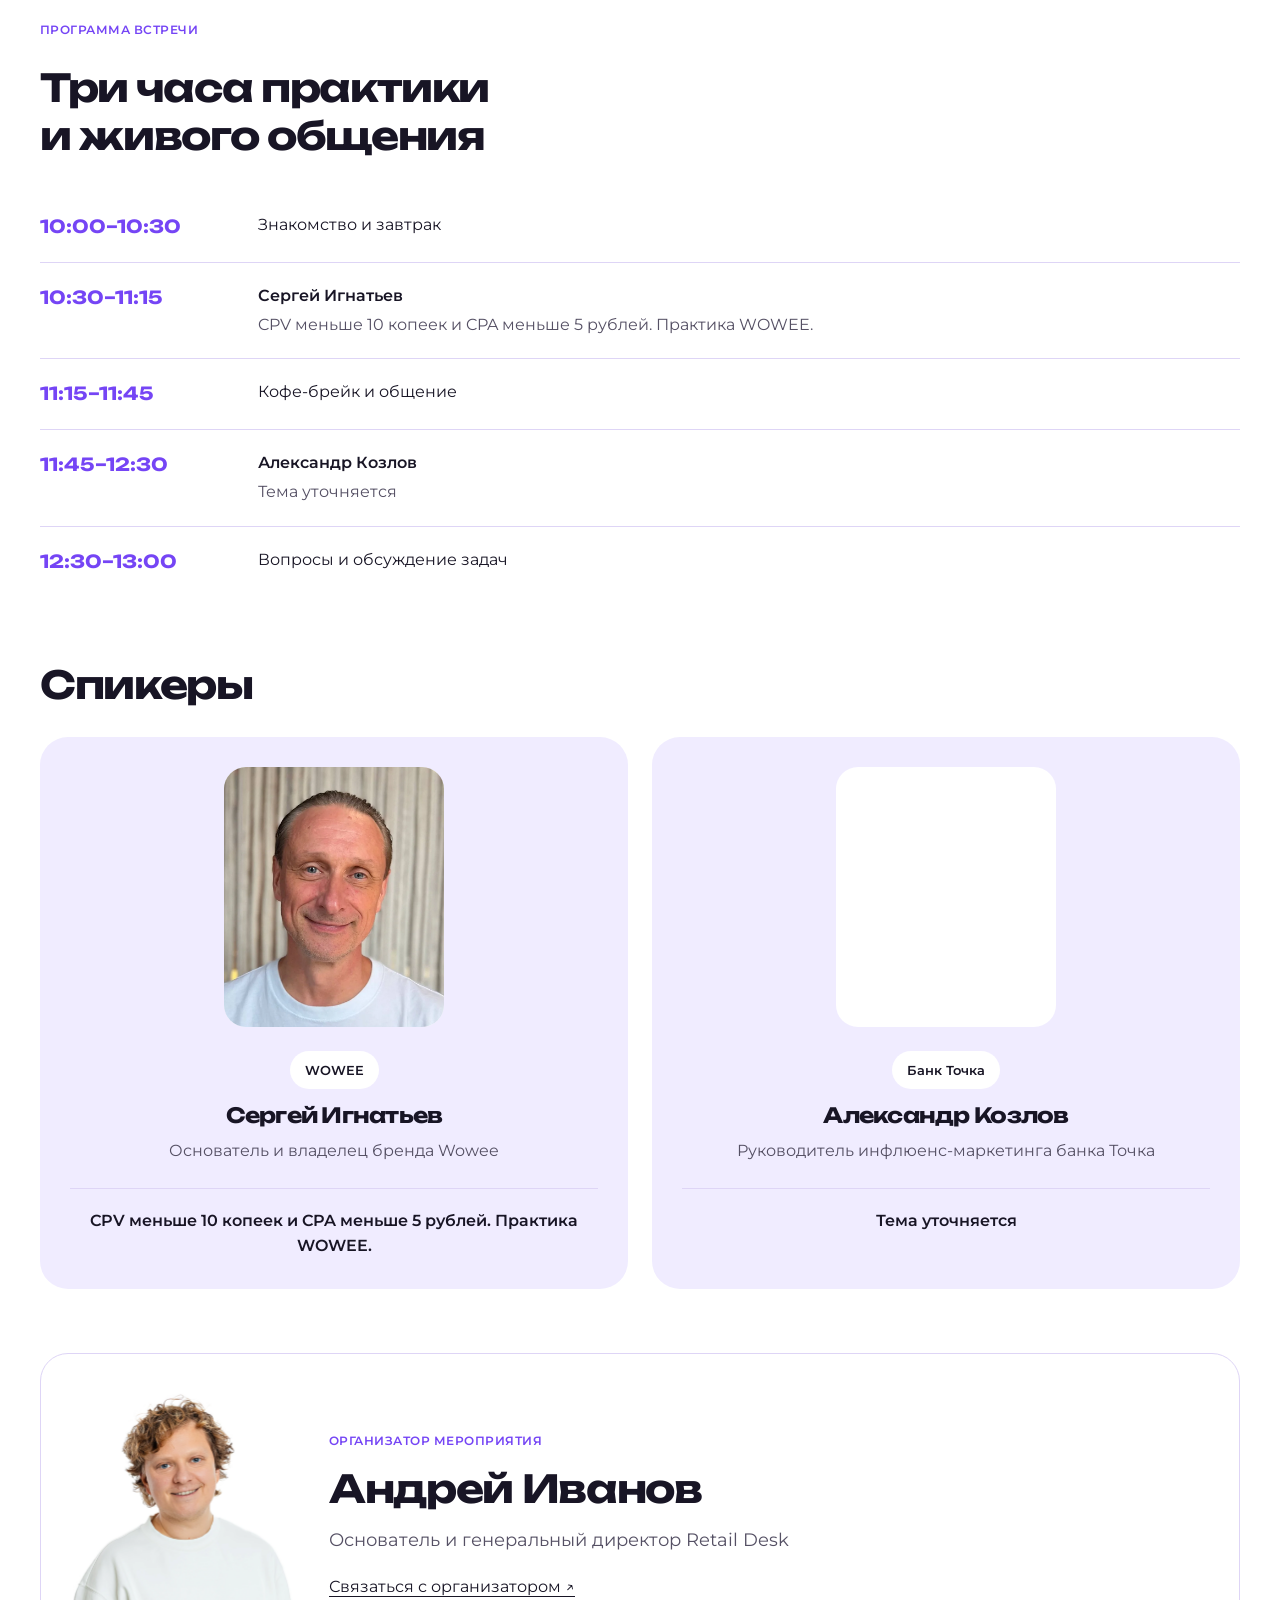
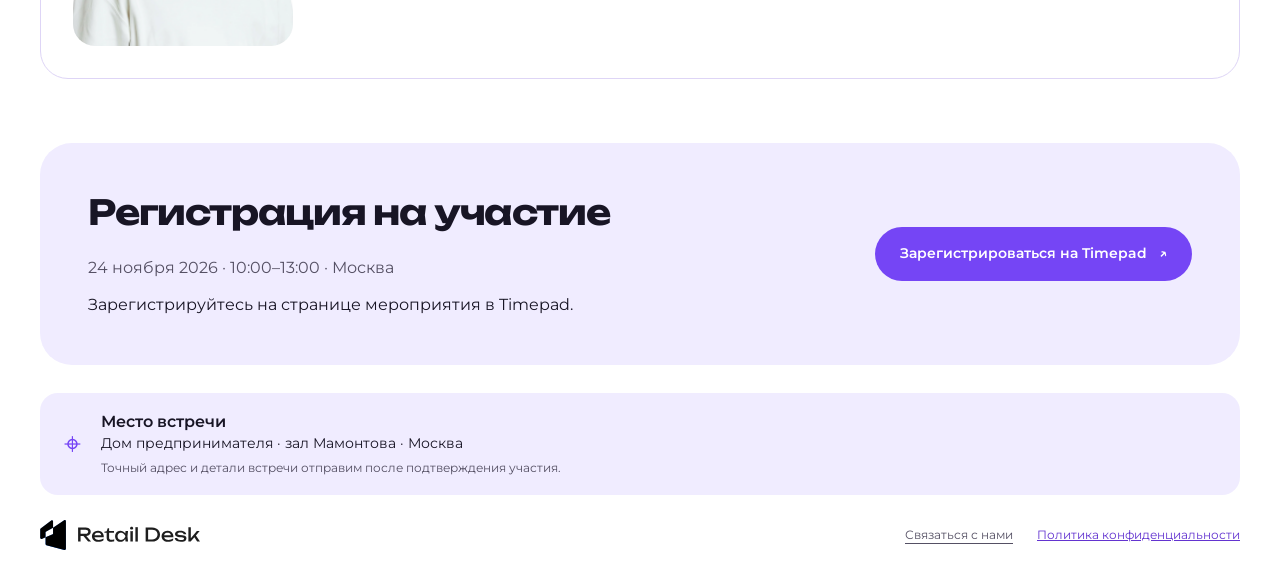
==== commit 65cac4ee: "Add cropped speaker portraits and organizer photo to breakfast page" ====
--- a/business-breakfast/index.html
+++ b/business-breakfast/index.html
@@ -18,8 +18,8 @@
 <section class="wrap" id="about"><h2>Не больше контента.<br>Больше системы.</h2><p class="intro">Обсудим, как выстроить регулярные запуски кампаний для продвижения товаров и взаимодействия с покупателями.</p><div class="benefits"><article><span class="number">01</span><h3>Процессы</h3><p>От брифа до запуска кампании</p></article><article><span class="number">02</span><h3>Качество</h3><p>Роли, согласования и контроль</p></article><article><span class="number">03</span><h3>Результат</h3><p>Метрики и оценка эффективности</p></article></div></section>
 <section class="dark"><div class="wrap"><h2>От задач бренда —<br>к системным запускам кампаний</h2><p class="intro">Контент и рекламные механики для продвижения товаров у ритейлеров и на других площадках.</p><ol class="flow"><li>Задача бренда</li><li>Механика и контент</li><li>Подготовка</li><li>Запуск кампании</li><li>Анализ результатов</li></ol><p class="small">Для директоров по маркетингу и бренд-менеджеров FMCG</p></div></section>
 <section class="wrap" id="programme"><p class="eyebrow">Программа встречи</p><h2>Три часа практики<br>и живого общения</h2><ol class="schedule"><li><time>10:00–10:30</time><div>Знакомство и завтрак</div></li><li><time>10:30–11:15</time><div><strong>Сергей Игнатьев</strong><p>CPV меньше 10 копеек и CPA меньше 5 рублей. Практика WOWEE.</p></div></li><li><time>11:15–11:45</time><div>Кофе-брейк и общение</div></li><li><time>11:45–12:30</time><div><strong>Александр Козлов</strong><p>Тема уточняется</p></div></li><li><time>12:30–13:00</time><div>Вопросы и обсуждение задач</div></li></ol></section>
-<section class="wrap speakers" id="speakers"><h2>Спикеры</h2><div class="speaker-grid"><article><div class="orb" aria-hidden="true"></div><span class="badge">WOWEE</span><h3>Сергей Игнатьев</h3><p>Основатель и владелец бренда Wowee</p><p class="speaker-topic">CPV меньше 10 копеек и CPA меньше 5 рублей. Практика WOWEE.</p></article><article><div class="orb second" aria-hidden="true"></div><span class="badge">Банк Точка</span><h3>Александр Козлов</h3><p>Руководитель инфлюенс-маркетинга банка Точка</p><p class="speaker-topic">Тема уточняется</p></article></div></section>
-<section class="wrap organizer" id="organizer"><div class="organizer-card"><p class="eyebrow">Организатор мероприятия</p><h2>Андрей Иванов</h2><p class="intro">Основатель и генеральный директор Retail Desk</p><a href="mailto:info@retaildesk.tech">Связаться с организатором ↗</a></div></section>
+<section class="wrap speakers" id="speakers"><h2>Спикеры</h2><div class="speaker-grid"><article><div class="portrait sergey"><img src="assets/sergey-ignatiev.webp" alt="Сергей Игнатьев" loading="lazy"></div><span class="badge">WOWEE</span><h3>Сергей Игнатьев</h3><p>Основатель и владелец бренда Wowee</p><p class="speaker-topic">CPV меньше 10 копеек и CPA меньше 5 рублей. Практика WOWEE.</p></article><article><div class="portrait alexander"><img src="assets/alexander-kozlov.webp" alt="Александр Козлов" loading="lazy"></div><span class="badge">Банк Точка</span><h3>Александр Козлов</h3><p>Руководитель инфлюенс-маркетинга банка Точка</p><p class="speaker-topic">Тема уточняется</p></article></div></section>
+<section class="wrap organizer" id="organizer"><div class="organizer-card"><div class="portrait andrey"><img src="assets/andrey-ivanov.webp" alt="Андрей Иванов" loading="lazy"></div><div class="organizer-copy"><p class="eyebrow">Организатор мероприятия</p><h2>Андрей Иванов</h2><p class="intro">Основатель и генеральный директор Retail Desk</p><a href="mailto:info@retaildesk.tech">Связаться с организатором ↗</a></div></div></section>
 <section class="wrap" id="registration"><div class="registration timepad-registration"><div><h2>Регистрация на участие</h2><p class="intro">24 ноября 2026 · 10:00–13:00 · Москва</p><p>Зарегистрируйтесь на странице мероприятия в Timepad.</p></div><a class="button" href="https://breakfast-retaildesk.timepad.ru/event/4314410/#register">Зарегистрироваться на Timepad <span aria-hidden="true">↗</span></a></div></section>
 <aside class="wrap venue" aria-label="Место встречи"><span class="pin" aria-hidden="true">⌖</span><div><h3>Место встречи</h3><p>Дом предпринимателя · зал Мамонтова · Москва</p><p class="small">Точный адрес и детали встречи отправим после подтверждения участия.</p></div></aside></main>
 <footer class="wrap"><img class="logo" src="assets/logo.svg" alt="Retail Desk" width="170" height="38"><a href="mailto:info@retaildesk.tech">Связаться с нами</a><button class="text-link" data-document="policy">Политика конфиденциальности</button></footer>
--- a/business-breakfast/styles.css
+++ b/business-breakfast/styles.css
@@ -6,3 +6,5 @@
 @media(prefers-reduced-motion:reduce){html{scroll-behavior:auto}*{transition:none!important}}
 
 .speaker-grid .speaker-topic{margin-top:24px;padding-top:20px;border-top:1px solid var(--line);color:var(--ink);font-weight:600}.organizer{padding-top:0}.organizer-card{border:1px solid var(--line);border-radius:28px;padding:32px}.organizer-card .eyebrow{margin-bottom:14px}.organizer-card .intro{margin:14px 0 20px}.timepad-registration{grid-template-columns:minmax(0,1fr) auto;align-items:center;gap:28px}.timepad-registration .intro{margin-bottom:12px}.timepad-registration .button{max-width:100%;text-align:center}@media(max-width:760px){.timepad-registration{grid-template-columns:1fr}.organizer-card{padding:24px}.organizer-card h2{font-size:25px}}
+
+.portrait{position:relative;width:220px;height:260px;overflow:hidden;border-radius:22px;margin:0 auto 24px;background:white}.portrait img{display:block;position:absolute;max-width:none;height:auto}.sergey img{width:100%;top:-2%;left:0}.alexander img{width:350%;left:-125%;top:-46%}.andrey img{width:155%;left:-27.5%;top:-10%}.organizer-card{display:flex;align-items:center;gap:36px}.organizer-card .portrait{flex:0 0 220px;margin:0}.organizer-copy{min-width:0}@media(max-width:760px){.organizer-card{flex-direction:column;align-items:flex-start;gap:24px}.organizer-card .portrait{flex:none;align-self:center}.portrait{width:220px;height:260px}}
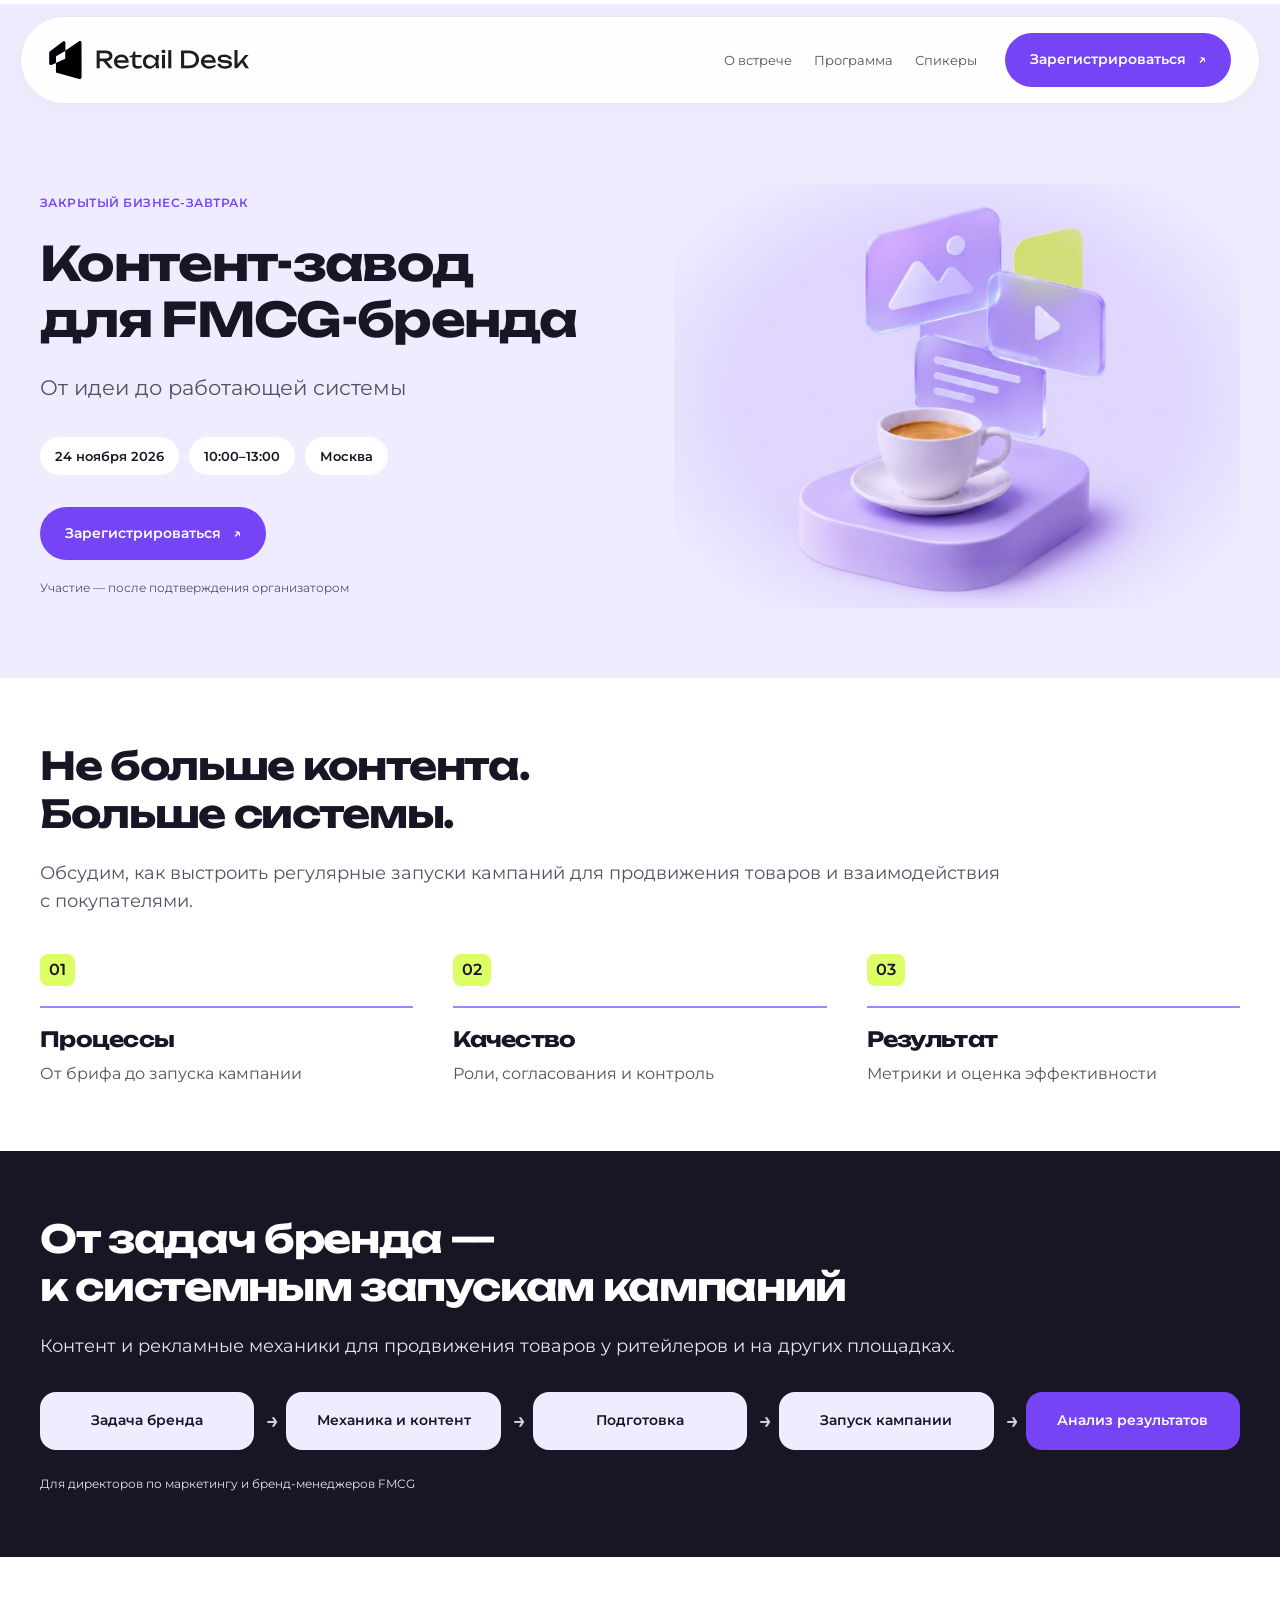
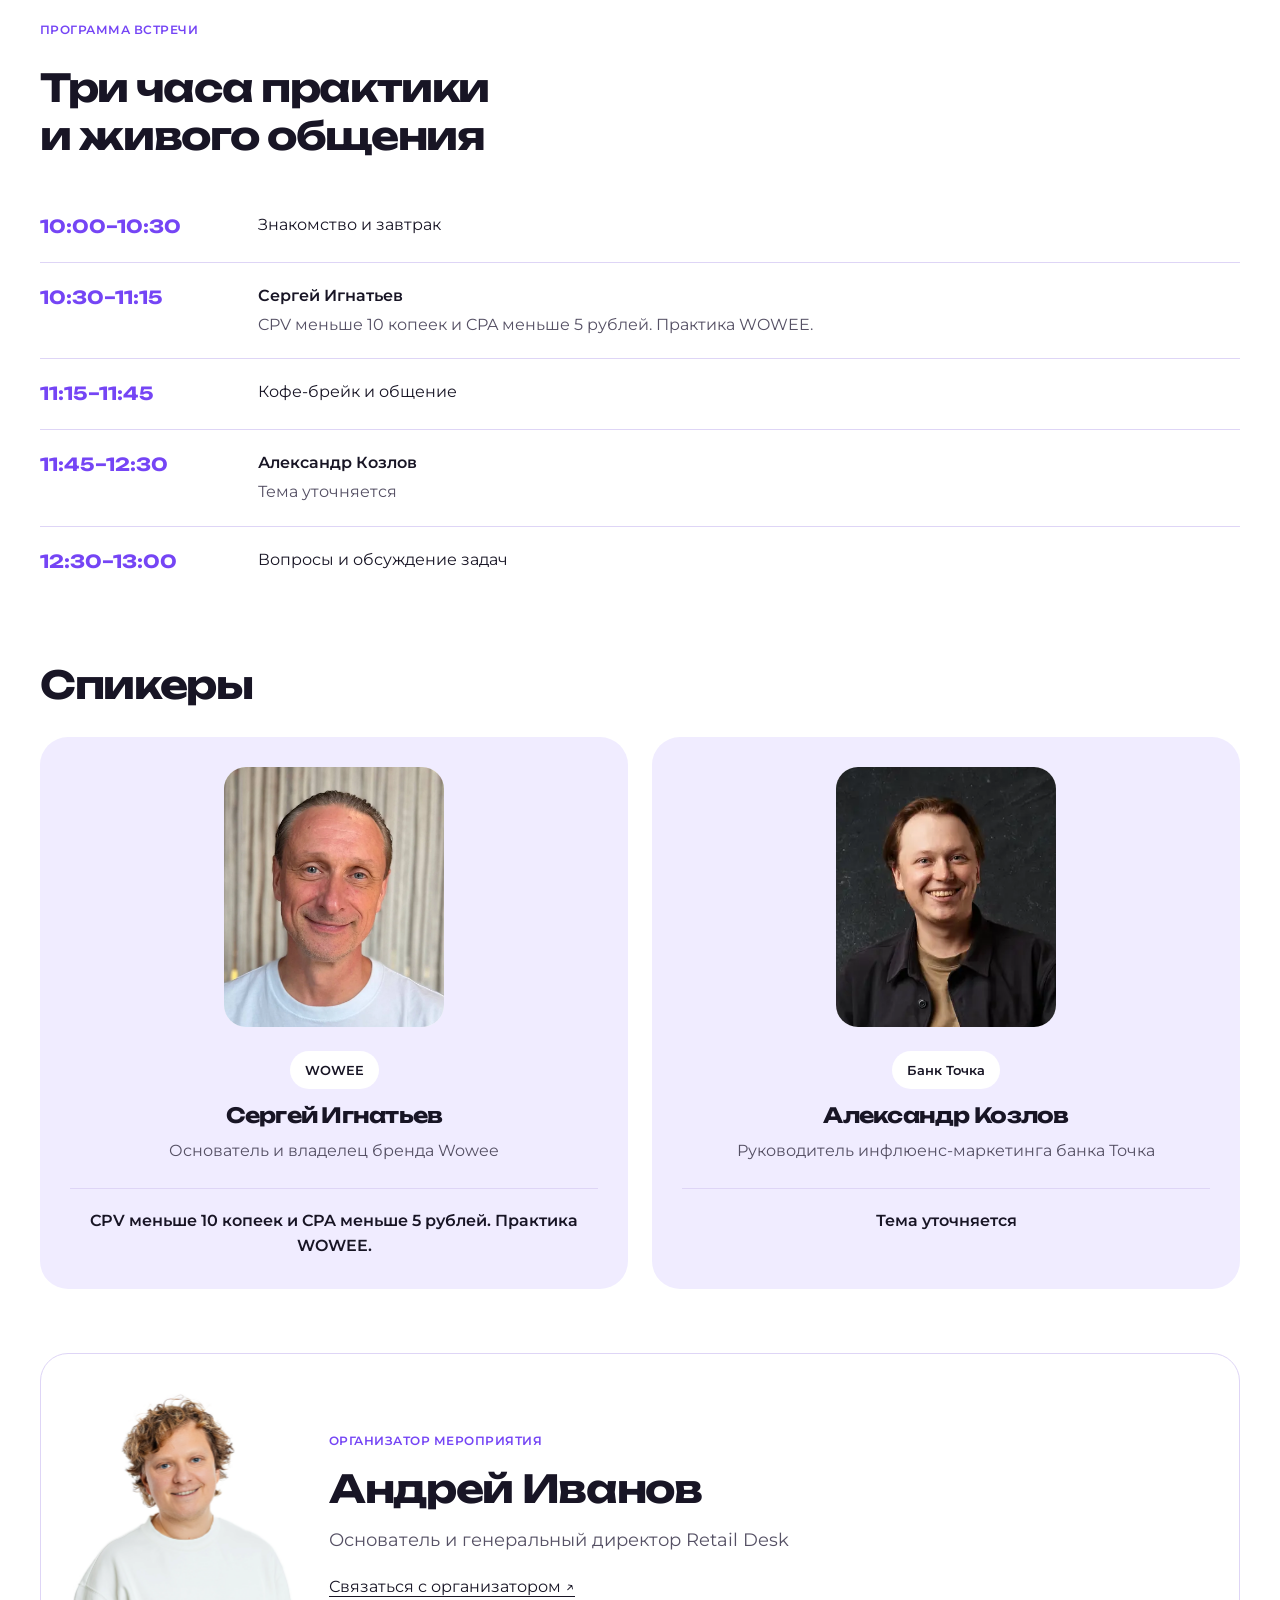
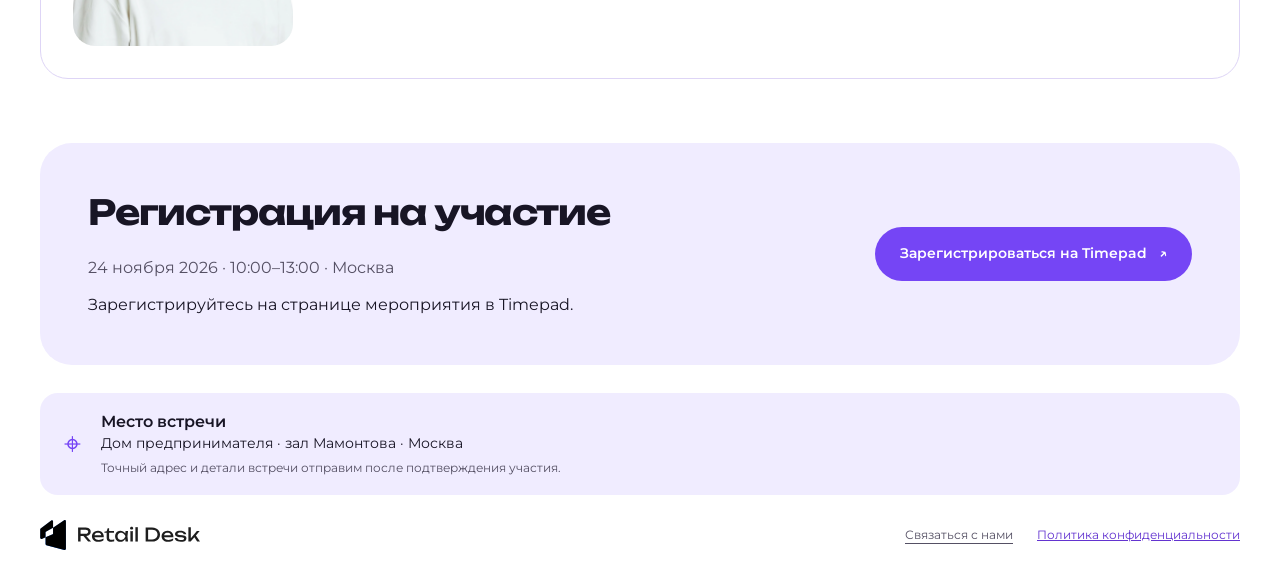
==== commit 289e6f8c: "Fix corrupted Alexander portrait with verified image asset" ====
--- a/business-breakfast/index.html
+++ b/business-breakfast/index.html
@@ -18,7 +18,7 @@
 <section class="wrap" id="about"><h2>Не больше контента.<br>Больше системы.</h2><p class="intro">Обсудим, как выстроить регулярные запуски кампаний для продвижения товаров и взаимодействия с покупателями.</p><div class="benefits"><article><span class="number">01</span><h3>Процессы</h3><p>От брифа до запуска кампании</p></article><article><span class="number">02</span><h3>Качество</h3><p>Роли, согласования и контроль</p></article><article><span class="number">03</span><h3>Результат</h3><p>Метрики и оценка эффективности</p></article></div></section>
 <section class="dark"><div class="wrap"><h2>От задач бренда —<br>к системным запускам кампаний</h2><p class="intro">Контент и рекламные механики для продвижения товаров у ритейлеров и на других площадках.</p><ol class="flow"><li>Задача бренда</li><li>Механика и контент</li><li>Подготовка</li><li>Запуск кампании</li><li>Анализ результатов</li></ol><p class="small">Для директоров по маркетингу и бренд-менеджеров FMCG</p></div></section>
 <section class="wrap" id="programme"><p class="eyebrow">Программа встречи</p><h2>Три часа практики<br>и живого общения</h2><ol class="schedule"><li><time>10:00–10:30</time><div>Знакомство и завтрак</div></li><li><time>10:30–11:15</time><div><strong>Сергей Игнатьев</strong><p>CPV меньше 10 копеек и CPA меньше 5 рублей. Практика WOWEE.</p></div></li><li><time>11:15–11:45</time><div>Кофе-брейк и общение</div></li><li><time>11:45–12:30</time><div><strong>Александр Козлов</strong><p>Тема уточняется</p></div></li><li><time>12:30–13:00</time><div>Вопросы и обсуждение задач</div></li></ol></section>
-<section class="wrap speakers" id="speakers"><h2>Спикеры</h2><div class="speaker-grid"><article><div class="portrait sergey"><img src="assets/sergey-ignatiev.webp" alt="Сергей Игнатьев" loading="lazy"></div><span class="badge">WOWEE</span><h3>Сергей Игнатьев</h3><p>Основатель и владелец бренда Wowee</p><p class="speaker-topic">CPV меньше 10 копеек и CPA меньше 5 рублей. Практика WOWEE.</p></article><article><div class="portrait alexander"><img src="assets/alexander-kozlov.webp" alt="Александр Козлов" loading="lazy"></div><span class="badge">Банк Точка</span><h3>Александр Козлов</h3><p>Руководитель инфлюенс-маркетинга банка Точка</p><p class="speaker-topic">Тема уточняется</p></article></div></section>
+<section class="wrap speakers" id="speakers"><h2>Спикеры</h2><div class="speaker-grid"><article><div class="portrait sergey"><img src="assets/sergey-ignatiev.webp" alt="Сергей Игнатьев" loading="lazy"></div><span class="badge">WOWEE</span><h3>Сергей Игнатьев</h3><p>Основатель и владелец бренда Wowee</p><p class="speaker-topic">CPV меньше 10 копеек и CPA меньше 5 рублей. Практика WOWEE.</p></article><article><div class="portrait alexander"><img src="assets/alexander-kozlov-v2.webp" alt="Александр Козлов" loading="lazy"></div><span class="badge">Банк Точка</span><h3>Александр Козлов</h3><p>Руководитель инфлюенс-маркетинга банка Точка</p><p class="speaker-topic">Тема уточняется</p></article></div></section>
 <section class="wrap organizer" id="organizer"><div class="organizer-card"><div class="portrait andrey"><img src="assets/andrey-ivanov.webp" alt="Андрей Иванов" loading="lazy"></div><div class="organizer-copy"><p class="eyebrow">Организатор мероприятия</p><h2>Андрей Иванов</h2><p class="intro">Основатель и генеральный директор Retail Desk</p><a href="mailto:info@retaildesk.tech">Связаться с организатором ↗</a></div></div></section>
 <section class="wrap" id="registration"><div class="registration timepad-registration"><div><h2>Регистрация на участие</h2><p class="intro">24 ноября 2026 · 10:00–13:00 · Москва</p><p>Зарегистрируйтесь на странице мероприятия в Timepad.</p></div><a class="button" href="https://breakfast-retaildesk.timepad.ru/event/4314410/#register">Зарегистрироваться на Timepad <span aria-hidden="true">↗</span></a></div></section>
 <aside class="wrap venue" aria-label="Место встречи"><span class="pin" aria-hidden="true">⌖</span><div><h3>Место встречи</h3><p>Дом предпринимателя · зал Мамонтова · Москва</p><p class="small">Точный адрес и детали встречи отправим после подтверждения участия.</p></div></aside></main>
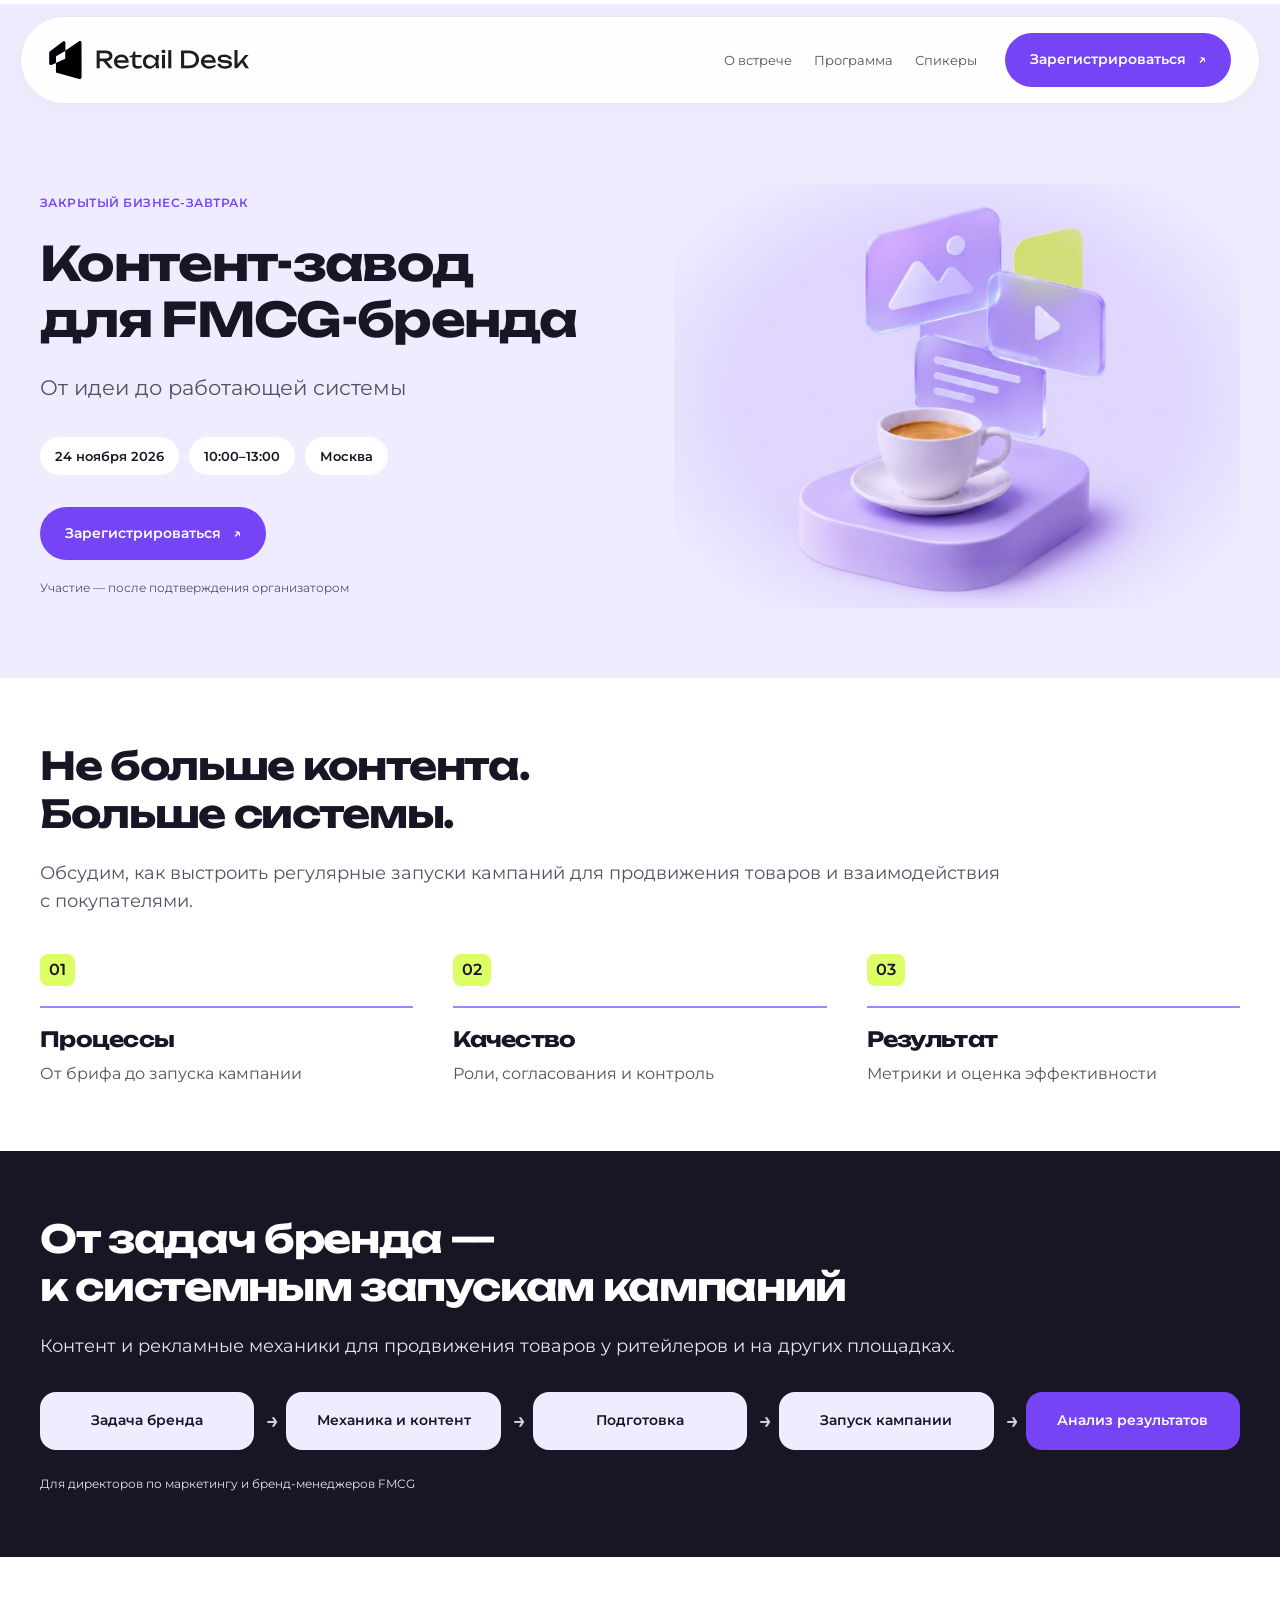
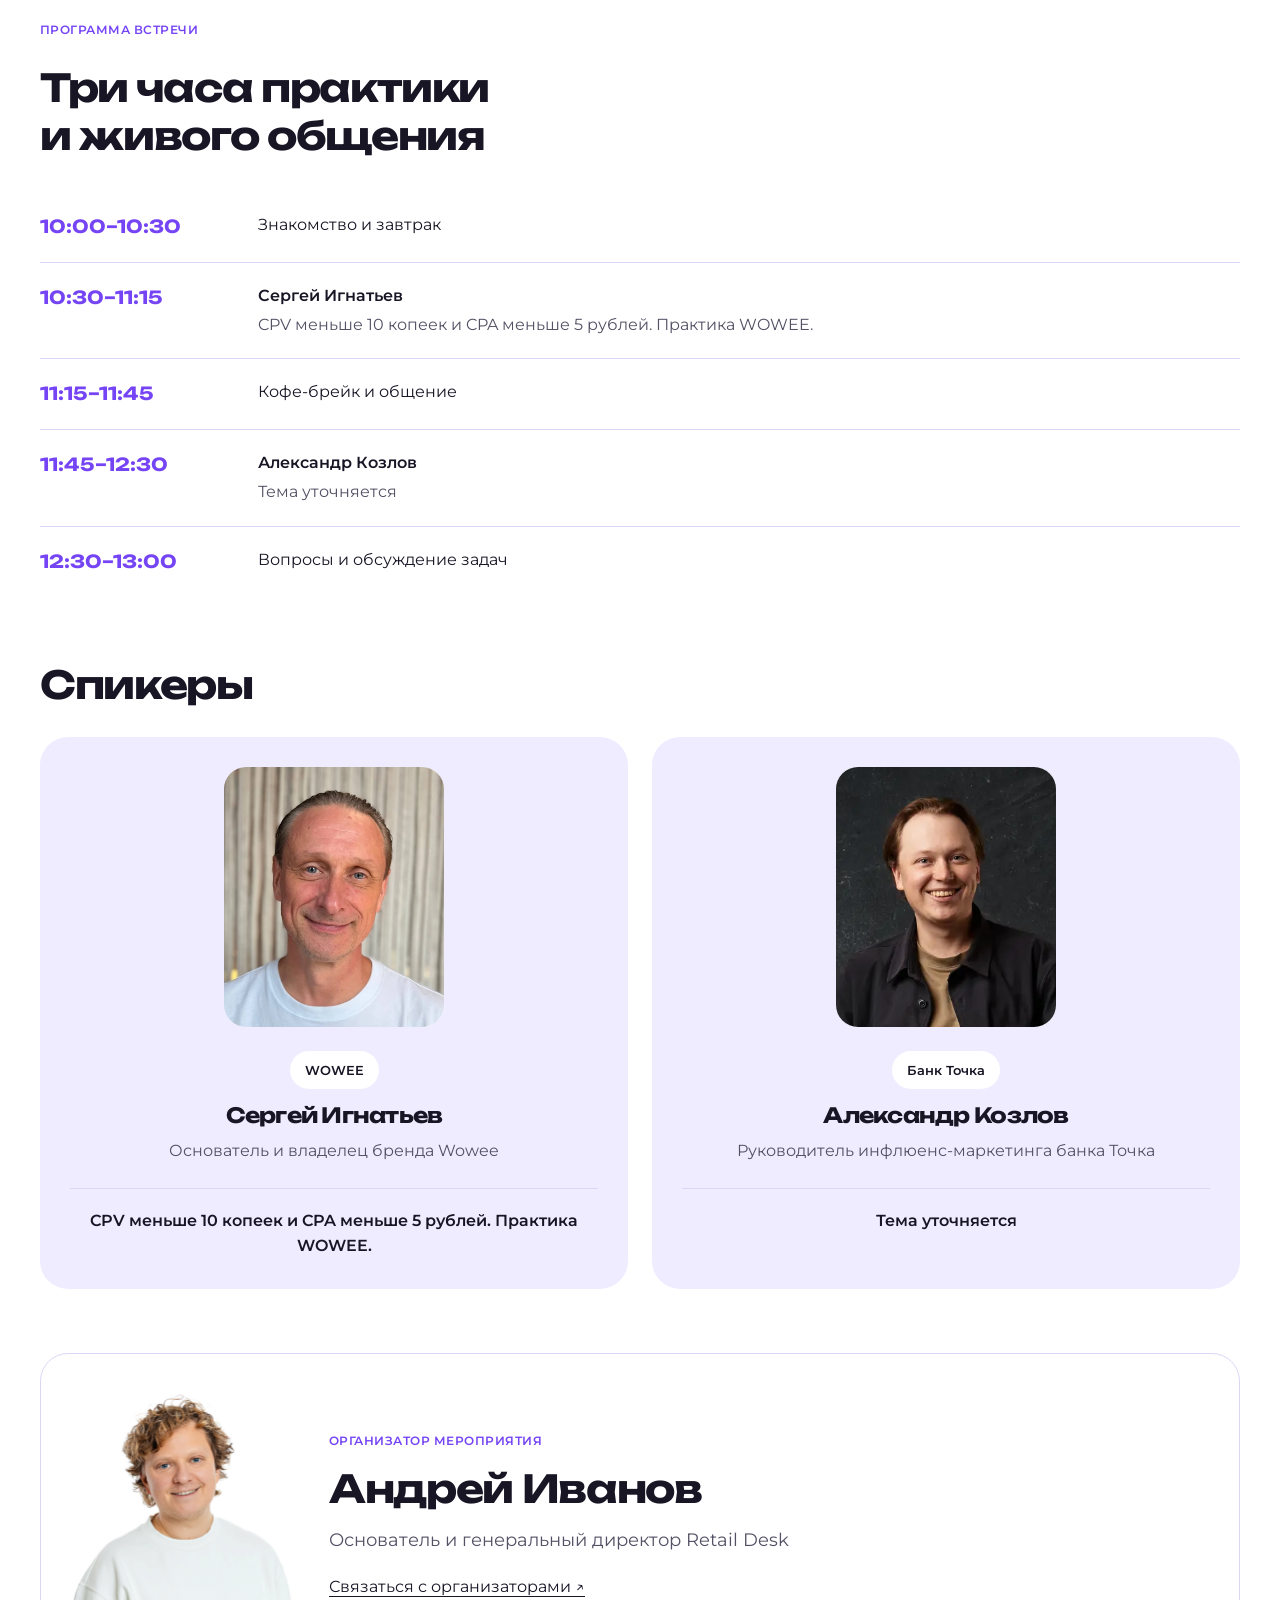
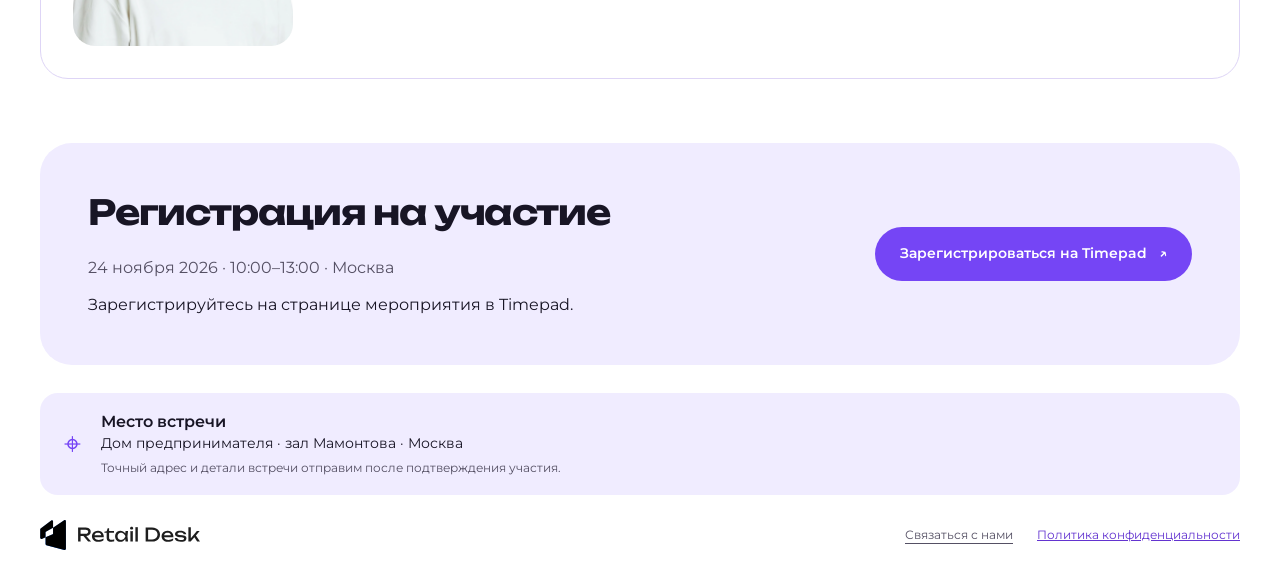
==== commit e416005e: "Use plural organizers contact label" ====
--- a/business-breakfast/index.html
+++ b/business-breakfast/index.html
@@ -19,7 +19,7 @@
 <section class="dark"><div class="wrap"><h2>От задач бренда —<br>к системным запускам кампаний</h2><p class="intro">Контент и рекламные механики для продвижения товаров у ритейлеров и на других площадках.</p><ol class="flow"><li>Задача бренда</li><li>Механика и контент</li><li>Подготовка</li><li>Запуск кампании</li><li>Анализ результатов</li></ol><p class="small">Для директоров по маркетингу и бренд-менеджеров FMCG</p></div></section>
 <section class="wrap" id="programme"><p class="eyebrow">Программа встречи</p><h2>Три часа практики<br>и живого общения</h2><ol class="schedule"><li><time>10:00–10:30</time><div>Знакомство и завтрак</div></li><li><time>10:30–11:15</time><div><strong>Сергей Игнатьев</strong><p>CPV меньше 10 копеек и CPA меньше 5 рублей. Практика WOWEE.</p></div></li><li><time>11:15–11:45</time><div>Кофе-брейк и общение</div></li><li><time>11:45–12:30</time><div><strong>Александр Козлов</strong><p>Тема уточняется</p></div></li><li><time>12:30–13:00</time><div>Вопросы и обсуждение задач</div></li></ol></section>
 <section class="wrap speakers" id="speakers"><h2>Спикеры</h2><div class="speaker-grid"><article><div class="portrait sergey"><img src="assets/sergey-ignatiev.webp" alt="Сергей Игнатьев" loading="lazy"></div><span class="badge">WOWEE</span><h3>Сергей Игнатьев</h3><p>Основатель и владелец бренда Wowee</p><p class="speaker-topic">CPV меньше 10 копеек и CPA меньше 5 рублей. Практика WOWEE.</p></article><article><div class="portrait alexander"><img src="assets/alexander-kozlov-v2.webp" alt="Александр Козлов" loading="lazy"></div><span class="badge">Банк Точка</span><h3>Александр Козлов</h3><p>Руководитель инфлюенс-маркетинга банка Точка</p><p class="speaker-topic">Тема уточняется</p></article></div></section>
-<section class="wrap organizer" id="organizer"><div class="organizer-card"><div class="portrait andrey"><img src="assets/andrey-ivanov.webp" alt="Андрей Иванов" loading="lazy"></div><div class="organizer-copy"><p class="eyebrow">Организатор мероприятия</p><h2>Андрей Иванов</h2><p class="intro">Основатель и генеральный директор Retail Desk</p><a href="mailto:info@retaildesk.tech">Связаться с организатором ↗</a></div></div></section>
+<section class="wrap organizer" id="organizer"><div class="organizer-card"><div class="portrait andrey"><img src="assets/andrey-ivanov.webp" alt="Андрей Иванов" loading="lazy"></div><div class="organizer-copy"><p class="eyebrow">Организатор мероприятия</p><h2>Андрей Иванов</h2><p class="intro">Основатель и генеральный директор Retail Desk</p><a href="mailto:info@retaildesk.tech">Связаться с организаторами ↗</a></div></div></section>
 <section class="wrap" id="registration"><div class="registration timepad-registration"><div><h2>Регистрация на участие</h2><p class="intro">24 ноября 2026 · 10:00–13:00 · Москва</p><p>Зарегистрируйтесь на странице мероприятия в Timepad.</p></div><a class="button" href="https://breakfast-retaildesk.timepad.ru/event/4314410/#register">Зарегистрироваться на Timepad <span aria-hidden="true">↗</span></a></div></section>
 <aside class="wrap venue" aria-label="Место встречи"><span class="pin" aria-hidden="true">⌖</span><div><h3>Место встречи</h3><p>Дом предпринимателя · зал Мамонтова · Москва</p><p class="small">Точный адрес и детали встречи отправим после подтверждения участия.</p></div></aside></main>
 <footer class="wrap"><img class="logo" src="assets/logo.svg" alt="Retail Desk" width="170" height="38"><a href="mailto:info@retaildesk.tech">Связаться с нами</a><button class="text-link" data-document="policy">Политика конфиденциальности</button></footer>
